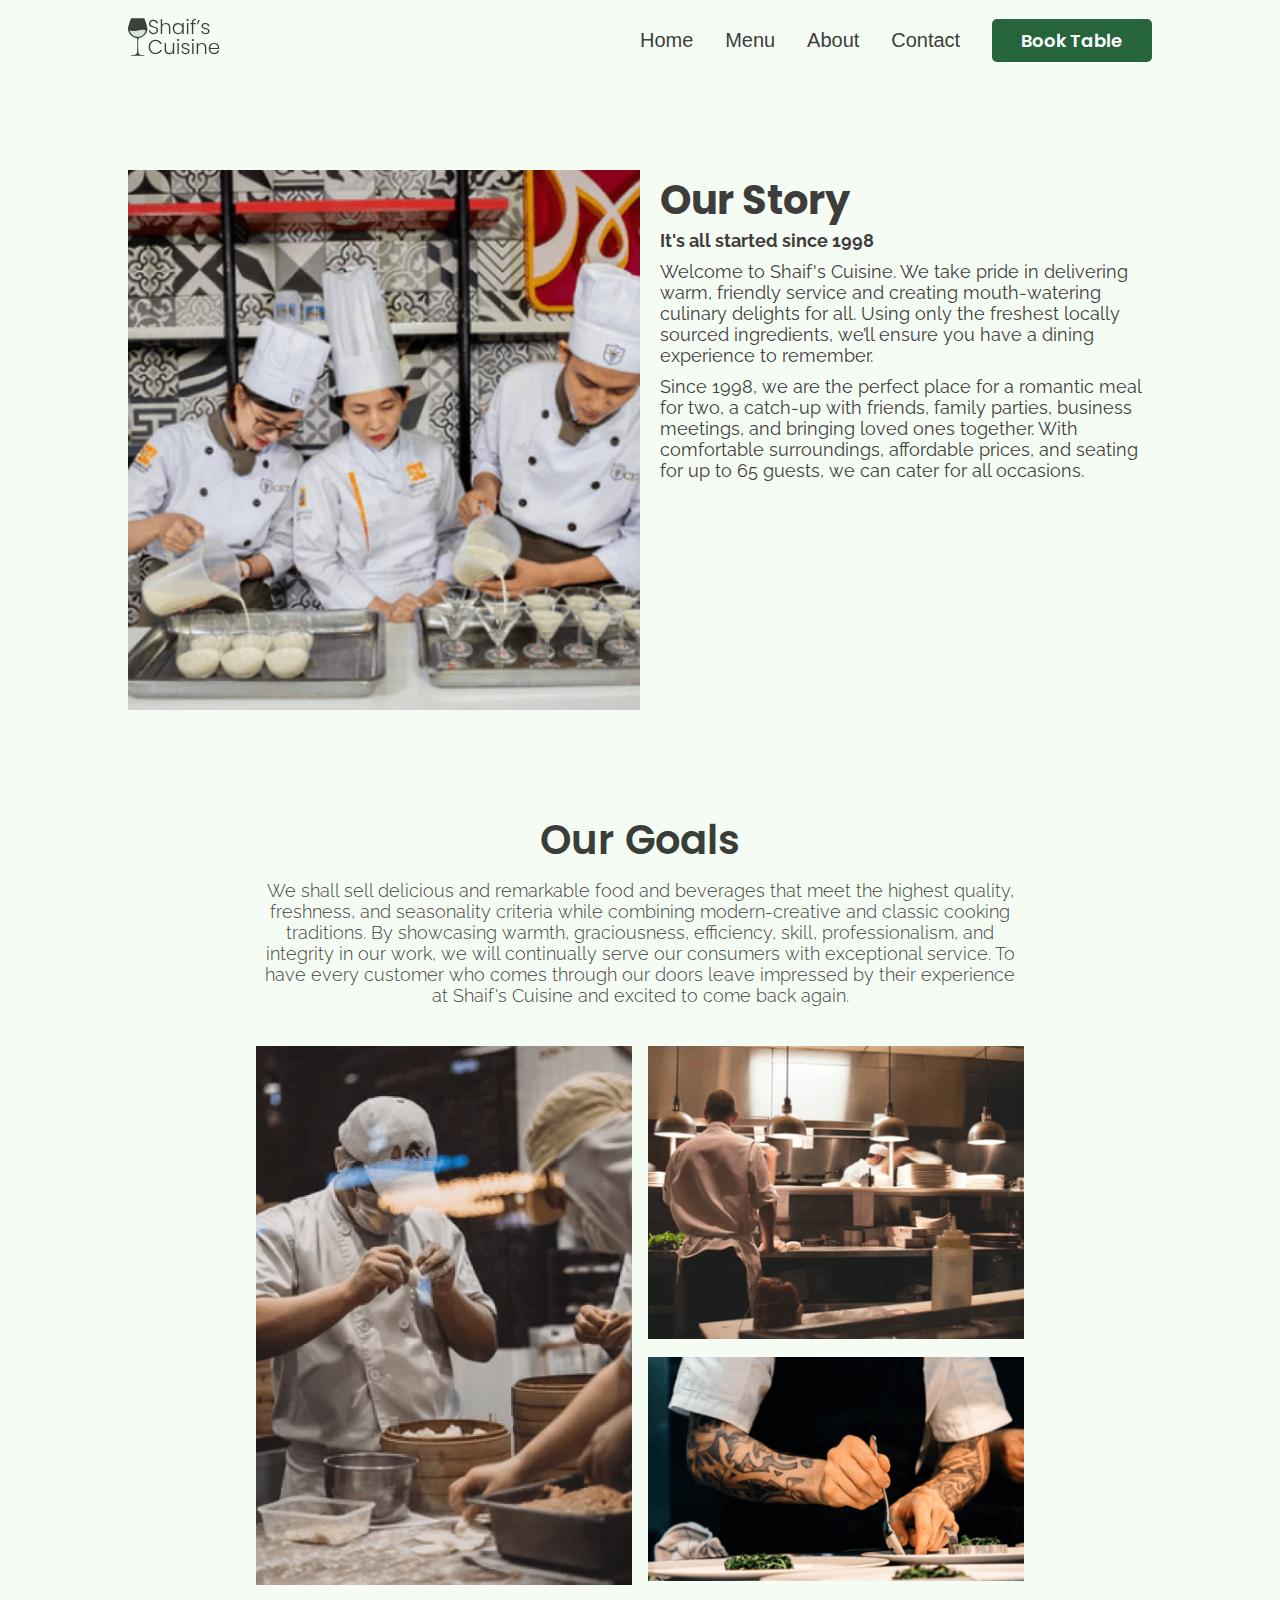
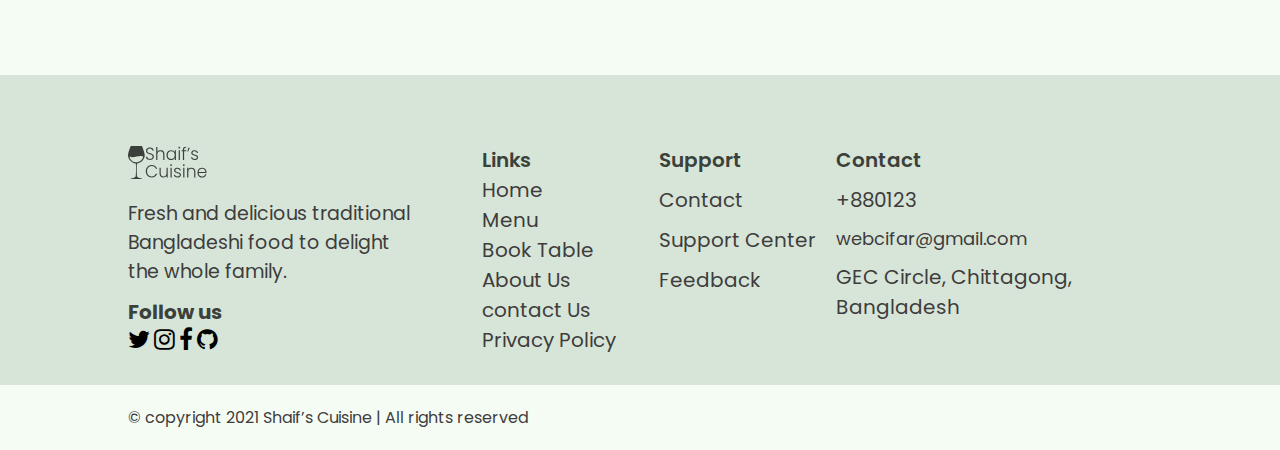
==== about2.html @ c9e95a6a "latest commit" ====
<!DOCTYPE html>
<html lang="en">
<head>
    <meta charset="UTF-8">
    <meta name="viewport" content="width=device-width, initial-scale=1.0">
    <link rel="shortcut icon" href="favicon.ico" type="image/x-icon">
    <title>About | Shaif's Cuisine</title>
    <link rel="stylesheet" href="about.css">
    <link rel="stylesheet" href="styles.css">
    <link rel="stylesheet" href="challenge.css">
    <link rel="icon" sizes="16x16" href="Assets/favicon.ico" type="image/x-icon">
    <link rel="preconnect" href="https://fonts.googleapis.com">
    <link rel="stylesheet" href="https://cdnjs.cloudflare.com/ajax/libs/font-awesome/4.7.0/css/font-awesome.min.css">
<link rel="preconnect" href="https://fonts.gstatic.com" crossorigin>
<link href="https://fonts.googleapis.com/css2?family=Poppins:ital,wght@0,100;0,200;0,300;0,400;0,500;0,600;0,700;0,800;0,900;1,100;1,200;1,300;1,400;1,500;1,600;1,700;1,800;1,900&family=Raleway:ital,wght@0,100..900;1,100..900&family=Roboto:ital,wght@0,100;0,300;0,400;0,500;0,700;0,900;1,100;1,300;1,400;1,500;1,700;1,900&display=swap" rel="stylesheet">
</head>
<body>
    <div class="header-container flex">
        <div class="container flex header-navs">
            <div class="header-logo">
                <div class="logo-container flex">
                   <a href="index.html">
                    <img src="/Assets/logo.svg" alt="">
                   </a>
                </div>
            </div>
            <div class="right-nav flex">
                <a class="nav-color-d" href="index.html">Home</a>
                <a class="nav-color-d" href="menu2.html">Menu</a>
                <a class="nav-color-d" href="about2.html">About</a>
                <a class="nav-color-d" href="contact2.html">Contact</a>
                <a class="nav-color-d book-table" href="book-table2.html">Book Table</a>
                <img class="hamburger-menu" src="/Assets/hamburger-menu.svg" alt="">
            </div>
        </div>
    </div>
    


<!-- Our Story Section -->
<div class="ourStory-section flex">
    <div class="our-story-container flex">
        <div class="milk-pic"></div>
        <div class="our-story-paragraph">
            <div>
                <h1>Our Story</h1>
                <h2>It's all started since 1998</h2>
                <p>Welcome to Shaif's Cuisine. We take pride in delivering warm, friendly service and creating mouth-watering culinary delights for all. Using only the freshest locally sourced ingredients, we’ll ensure you have a dining experience to remember.</p>
                <p>Since 1998, we are the perfect place for a romantic meal for two, a catch-up with friends, family parties, business meetings, and bringing loved ones together. With comfortable surroundings, affordable prices, and seating for up to 65 guests, we can cater for all occasions.</p>
            </div>
        </div>
    </div>
</div>


<!-- Goal Section -->
<div class="goal-section flex">
    <div class="goal-container flex">
        <h1>Our Goals</h1>
        <p>We shall sell delicious and remarkable food and beverages that meet the highest quality, freshness, and seasonality criteria while combining modern-creative and classic cooking traditions. By showcasing warmth, graciousness, efficiency, skill, professionalism, and integrity in our work, we will continually serve our consumers with exceptional service. To have every customer who comes through our doors leave impressed by their experience at Shaif's Cuisine and excited to come back again.</p>
    </div>
</div>


<!-- Chef Graphics Section -->
<div class="chef-graphcs-section">
    <div class="chef-graphcs-section-contaner">
        <div class="chef-graphcs-div1">
            <img src="/Assets/ourGoals_img1.png" alt="">
        </div>
        <div class="chef-graphcs-div2">
            <div class="chef-graphcs-div2-opt1">
            <img src="/Assets/ourGoals_img2.png" alt="">
            </div>
            <div class="chef-graphcs-div2-opt2">
            <img src="/Assets/ourGoals_img3.png" alt="">
            </div>
        </div>
    </div>
</div>



    



















    <footer class="flex">
        <div class="footer-container flex">
            <div class="footer-div1 flex">
                <div class="footer-div1-opt1">
                    <img src="/Assets/logo.svg" alt="">
                </div>
                <div class="footer-div1-opt2">
                    Fresh and delicious traditional Bangladeshi food to delight the whole family.
                </div>
                <div class="footer-div1-opt3">
                    <h1>Follow us</h1>
                    <div class="footer-div1-opt3-icons">
                        <i class="fa fa-twitter" style="font-size:24px"></i>
                        <i class="fa fa-instagram" style="font-size:24px"></i>
                        <i class="fa fa-facebook" style="font-size:24px"></i>
                        <i class="fa fa-github" style="font-size:24px"></i>
                    </div>
                </div>

            </div>
            <div class="footer-div2 flex">
               <p><a class="links-footer" href="">Links</a></p>
               <p><a href="index.html">Home</a></p>
               <p><a href="menu.html">Menu</a></p>
               <p><a href="book-table.html">Book Table</a></p>
               <p><a href="about.html">About Us</a></p>
               <p><a href="contact.html">contact Us</a></p>
               <p><a href="">Privacy Policy</a></p>
            </div>
            <div class="footer-div3 flex">
                <p><a class="support-footer" href="">Support</a></p>
                <p><a href="">Contact</a></p>
                <p><a href="">Support Center</a></p>
                <p><a href="">Feedback</a></p>
            </div>
            <div class="footer-div4 flex">
                <p><a class="contact-footer" href="">Contact</a></p>
                <p><a href="">+880123</a></p>
                <p><a id="webcifar" href="">webcifar@gmail.com</a></p>
                <p><a class="gec" href="">GEC Circle, Chittagong, Bangladesh</a></p>
            </div>
        </div>
    </footer>
    <div class="second-footer flex">
        <div class="second-footer-container copyri flex">
        © copyright 2021 Shaif’s Cuisine | All rights reserved
        </div>
    </div>
</body>
</html>
---- about.css ----
*{
    padding: 0;
    margin: 0;
    box-sizing: border-box;
}
body{
    font-family: Poppins;
    background-color: #F5FCF4;
}

/* general styles */
.flex{
    display: flex;
}
.flex-wrap{
    flex-wrap: wrap;
}
.eighty-perc-width{
    width: 80%;
    border: 2px solid red;
    height: fit-content;
}
.ourStory-section{
    justify-content: center;
    align-items: center;
    margin: 100px 0;
    /* height: fit-content; */
    /* height: 57vh; */
}

.our-story-container{
    justify-content: space-between;
    /* height: fit-content; */
    width: 80%;
    /* height: 100%; */
    flex-wrap: wrap;
}


.our-story-paragraph{
    width: 48%;
    /* border: 1px solid goldenrod; */
}
.our-story-paragraph{
    /* height: fit-content; */
}
.milk-pic{
    background-image: url(/Assets/ourStoryImg.png);
    background-repeat: no-repeat;
    background-position: center;
    background-size: cover;
    height: 60vh;
    width: 50%;
    /* border: 1px solid blue; */
}
.our-story-paragraph p{
    font-family: Raleway;
    margin-top: 10px;
    font-size: 18px;
    color: #3F3C3C;
}
.our-story-paragraph h2{
    font-family: Raleway;
    color: #3F3C3C;
    font-size: 18px;
}
.our-story-paragraph h1{
    font-family: Poppins;
    color: #3F3C3C;
    font-size: 40px;
}


/* Goal Section */
.goal-section{
    justify-content: center;
    /* border: 1px solid red; */
    align-items: center;
    transition: ease-in-out;
    margin: 40px 0px;
}

.goal-container{
    width: 55%;
    font-size: 17px;
    text-align: center;
    font-weight: 300;
    flex-flow: column;
    /* gap: -20px; */
}
.goal-container h1{
    font-weight: 600;
    font-size: 40px;
    color: #393F38;
    font-family: Poppins;
    /* border: 1px solid green; */
    padding-bottom: -20px;
}
.goal-container p{
    margin-top: 10px;
    font-family: Raleway;
    margin-top: 10px;
    font-size: 18px;
    color: #3F3C3C;
    /* border: 1px solid blue; */
}

.chef-graphics-section{
    /* border: 1px solid red; */
    justify-content: center;
    align-items: center;
    height: 80vh;
}
.chef-graphics-section-container{
    /* border: 1px solid blue; */
    width: 55%;
    /* height: 100%; */
    justify-content: space-between;
    gap: 15px;
    height: fit-content;
}
.chef-graphics-div1,
.chef-graphics-div2{
    /* border: 1px solid green; */
    width: 50%;
    flex-direction: column;
    gap: 10px;

    /* justify-content: space-between; */
}
.chef-graphics-div1{
    /* background-image: url(/Assets/ourGoals_img1.png);
    background-position: center;
    background-repeat: no-repeat;
    background-size: cover; */
}
.chef-graphics-div1 img{
    /* width: 100%;
    height: 100%; */
}
.chef-graphics-div2-opt1,
.chef-graphics-div2-opt2{
    height: 47.3%;
    /* border: 1px solid yellow; */
}
.chef-graphics-div2-opt1{
    /* background-image: url(/Assets/ourGoals_img2.png);
    background-position: center;
    background-repeat: no-repeat;
    background-size: cover; */
}
.chef-graphics-div2-opt1 img{
    width: 100%;
    height: 100%;
}
.chef-graphics-div2-opt2{
    /* background-image: url(/Assets/ourGoals_img3.png);
    background-position: center;
    background-repeat: no-repeat;
    background-size: cover; */
}
.chef-graphics-div2-opt2 img{
    width: 100%;
    height: 100%;
}

.chef-graphcs-section-contaner{
    width: 60%;
    /* border: 0.07rem solid red; */
    display: flex;
    justify-content: space-between;
    margin: auto;
    gap: 1rem;
}
.chef-graphcs-div2{
    /* border: 0.07rem solid red; */
    display: flex;
    flex-flow: column;
    justify-content: space-between;
    width: 49%;

}
.chef-graphcs-div1{
    /* border: 0.07rem solid green; */
    width: 49%;
}
.chef-graphcs-div1 img{
    width: 100%;
    height: 100%;
}

.chef-graphcs-div2 img{
    height: 98%;
    width: 100%;
}
.copyri{
    width: 80% !important;
}
































@media(max-width:1200px){
    .our-story-container{
        width: 90%;
    }
    .milk-pic{
        width: 45%;
    }
    .our-story-paragraph{
        width: 54%;
    }
}
@media(max-width:767px){
    .milk-pic{
        width: 100%;
        order: 1;
    }
    .our-story-paragraph{
        width: 100%;
        order: 3;
        margin-top: 15px;
    }
    .our-story-paragraph h1{
        font-size: 20px;
    }
    .our-story-paragraph h2{
        font-size: 13px;
    }
    .our-story-paragraph p{
        font-size: 14px;
    }
    .goal-container{
        text-align: left;
    }
    .goal-container h1{
        font-size: 25px;
    }
    .goal-container p{
        font-size: 14px;
    }
}
@media(max-width:1370px){
    .goal-container,
    .chef-graphics-section-container{
        width: 55%;
    }
}
@media(max-width:1300px){
    .goal-container,
    .chef-graphics-section-container{
        width: 60%;
    }
}
@media(max-width:1200px){
    .goal-container,
    .chef-graphics-section-container{
        width: 65%;
    }
}
@media(max-width:1100px){
    .goal-container,
    .chef-graphics-section-container{
        width: 70%;
    }
}
@media(max-width:1000px){
    .goal-container,
    .chef-graphics-section-container{
        width: 75%;
    }
}
@media(max-width:900px){
    .goal-container,
    .chef-graphics-section-container{
        width: 85%;
    }
}
@media(max-width:800px){
    .goal-container,
    .chef-graphics-section-container{
        width: 90%;
    }
}
@media(max-width:575px){
    .chef-graphics-section{
        height: 60vh;
    }
}
@media(max-width:400px){
    .chef-graphics-section{
        height: 40vh;
    }
}
@media(max-width:280px){
    .chef-graphics-section{
        height: 30vh;
    }
}





































.explore-div{
    justify-content: center;
    align-items: center;
}
.explore-div-container{
    flex-flow: column;
    font-family: Poppins;
    gap: 20px;
}
.explore-div-container h1{
    color: #393F38;
}
.explore-div-container h2{
    color: #3F3C3C;
    font-weight: 500;
}
.menu-hero-meal{
    justify-content: center;
    align-items: center;
    /* height: 35vh; */
    height: fit-content;
    margin-top: 20px;
}
.menu-hero-meal-container{
    gap: 20px;
    /* height: 100%; */
    justify-content: space-between;
    font-family: Poppins;
}
.menu-hero-meal-content1,
.menu-hero-meal-content2{
    width: 48%;
    /* border: 2px solid blue; */
    /* height: 100%; */
    height: fit-content; 
    border-radius: 10px;
    background-color: #D6E5D8;
    gap: 15px;
    padding: 20px;
}
.menu-hero-meal-content2{
    height: 260px;
}
.menu-hero-meal-content1-opt-1{
    width: 55%;
    /* height: 90%; */
    /* border: 2px solid yellow; */
    border-radius: 10px;
}

.menu-hero-meal-content1-opt-1 img{
    width: 100%;
    border-radius: 10px;   
}
.menu-hero-meal-content1-opt-2{
    width: 44%;
    height: 90%;
    /* height: fit-content; */
    /* border: 2px solid red; */
    flex-direction: column;
    gap: 15px;
}
.menu-hero-meal-content1-opt-2 h1{
    font-size: 30px;
    font-weight: 600;
    color: #3B413A;
}
.menu-hero-meal-content1-opt-2 h2{
    font-size: 20px;
    color: #26643B ;
}
.menu-hero-meal-content1-opt-2 img{
    width: 40%;
}


.menu-hero-meal-content2-opt-1{
    width: 55%;
    /* height: 90%; */
    /* border: 2px solid yellow; */
    border-radius: 10px;
}

.menu-hero-meal-content2-opt-1 img{
    width: 100%;
    border-radius: 10px;   
}
.menu-hero-meal-content2-opt-2{
    width: 44%;
    height: 90%;
    /* height: fit-content; */
    /* border: 2px solid red; */
    flex-direction: column;
    gap: 15px;
}
.menu-hero-meal-content2-opt-2 h1{
    font-size: 30px;
    font-weight: 600;
    color: #3B413A;
}
.menu-hero-meal-content2-opt-2 h2{
    font-size: 20px;
    color: #26643B ;
}
.menu-hero-meal-content2-opt-2 img{
    width: 40%;
}






























.header-container{
    margin-top: 10px;
    /* border: 2px solid green; */
    justify-content: center;
    align-items: center;
}
.container{
    /* border: 2px solid red; */
    width: 80%;
}
.header-logo{
    width: 60%;
    /* border: 2px solid green; */
    font-family: Poppins;
}
.logo-container{
    width: 20%;
    /* border: 2px solid yellow; */
    height: 60px;
    align-items: center;
}
.right-nav{
    width: 40%;
    /* border: 2px solid yellow; */
    justify-content: space-between;
    font-family:'Segoe UI', Tahoma, Geneva, Verdana, sans-serif;
    font-size: 20px;
    font-weight: 500;
    align-items: center;
}
 .nav-color-d{
    text-decoration: none;
    color: #3E3C3C;
}

.header-navs{
    justify-content: space-between;
    align-items: center;
}
.book-table{
    width: 160px;
    font-family: Poppins;
    font-size: 23px;
    font-weight: 600;
    border-radius: 5px;
    padding: 8px 0;
    background-color: #26643B;
    text-align: center;
    color: white;
    text-decoration: none;
}
.hamburger-menu{
    display: none;
}
.hero-section{
    justify-content: center;
    /* align-items: center; */
    height: fit-content;
    /* border: 2px solid red; */
    margin: 80px 0;
}
.width-controller{
    width: 78%;
}
.explore-btn{
    width: 190px;
    height: 45px;
    font-family: Poppins;
    font-size: 21px;
    font-weight: 600;
    border-radius: 5px;
    border: none;
    padding: 7px 0;
    background-color: #26643B;
    text-align: center;
    color: #E8E8E8;
}
.flavor-paragraph{
    /* border: 2px solid green; */
    width: 35%;
    flex-direction: column;
}
.food-menu{
    /* border: 2px solid blue; */
    width: 55%;
}
.hero-wrapper{
    justify-content: space-between;
    align-items: center;
    /* border: 2px solid black; */
}
.explore-menu{
    align-items: center;
    gap: 25px;
}
.explore-menu p{
    font-weight: 600;
    font-size: 19px;
    color: #26643B;
}
.food-menu img{
    width: 100%;
}
.flav h1{
    color: #3B413A;
    font-size: 40px;
    width: 70%;
}
.flav p{
    color: #3F3C3C;
    margin: 20px 0;
    font-size: 20px;
    width: 80%;
}

.operational-section{
    /* border: 2px solid purple; */
    height: fit-content;
    justify-content: center;
    align-items: center;
    margin: 90px 0;
}
.operational-details{
    /* border: 2px solid blue; */
    width: 48%;
    /* height: fit-content; */
    justify-content: space-between;
    align-items: center;
    flex-wrap: wrap;
}
.operational-details1{
    /* border: 2px solid black; */
    width: 31.7%;
    background-color: #D6E5D8;
    height: 190px;
    /* border: none; */
    border-radius: 5px;
    flex-direction: column;
    justify-content: center;
    align-items: center;
    gap: 5px;
    border-radius: 15px;
}

.operational-details1 img{
    width: 22%;
    margin-bottom: 10px;
}
.operational-details1 h1{
    font-family: poppins;
    font-weight: 500;
    font-size: 18px;
    color: #3B413A;
    text-align: center;
}
.operational-details1 p{
    font-family: raleway;
    color: #3F3C3C;
}

.special-section{
/* border: 2px solid red; */
height: fit-content;
justify-content: center;
align-items: center;
margin-top: 150px;
}
.special-container{
    width: 67%;
    justify-content: space-between;
    gap: 30px;
    height: fit-content;
}
.special-content1{
    width: 30%;
    /* border: 1px solid blue; */
}
.special-content3{
    width: 30%;
    /* border: 1px solid blue; */
}
.special-content1,
.special-content2{
    background-color: #D6E5D8;
    border-radius: 10px;
}
.special-content1{
    flex-direction: column;
    /* justify-content: center; */
    align-items: center;
    height: 115vh;
}
.special-content1 h1{
    width: 85%;
    font-size: 25.5px;
    font-weight: 600;
    font-family: Poppins;
    color: #3B413A;
}
.special-content3 h1{
    width: 85%;
    font-size: 30px;
    font-weight: 600;
    font-family: Poppins;
    color: #3B413A; 
}
.special-content1 p{
    justify-content: flex-start;
    width: 85%;
    font-weight: 600;
    font-size: 20px;
    color: #26643B;
}
.star-rating{
    width: 3%;
}
.special-content1 h2{
    width: 85%;
    font-size: 15px;
    font-weight: 300;
    font-family: Poppins;
    color: #3F3C3C;
    font-size: 23px;
    line-height: 27px;
}
.potato-text{
    font-size: 70px;
}
.special-content3 p{
    width: 100%;
    font-weight: 200;
    font-family: Poppins;
    color: #3F3C3C;
    font-size: 18px;
}
.special-content1 img{
    width: 85%;
    border-radius: 15px;
    text-align: center;
    top: -130px;
}
.special-content1{
    position: relative;
}
.special-content1 h1{
    top: 20px;
}

.special-content1 p{
    top: 50px;
}
.special-content1 h2{
    top: 80px;
}

.star-rating{
    margin-top: 200px;
}
.special-content1 h1,
.special-content1 p,
.star-rating,
.special-content1 h2{
margin-top: 100px;
}

.special-content1 img,
.special-content1 h1,
.special-content1 p,
.star-rating,
.special-content1 h2{
    position: absolute;
}
.special-content3 button{
    background-color: #26643B;
    color: white;
    width: 53%;
    font-size: 22px;
    font-family: Poppins;
    padding: 5px 10px;
    text-align: center;
    border-radius: 5px;
    /* border: none; */
    margin-top: 15px;
}


.top-section{
    /* border: 2px solid blue; */
    margin-top: 150px;
    height: fit-content;
    justify-content: center;
    align-items: center;
}
.top-section-container{
    width: 80%;
    /* border: 2px solid peru; */
    height: fit-content;
}
.top-section-container h1{
    color: #3B413A;
    font-weight: 500;
    font-size: 25px;
}
.three-dishes-content{
    margin-top: 10px;
    /* border: 2px solid black; */
    height: fit-content;
    /* justify-content: space-between; */
    align-items: center;
    gap: 20px;
}
.three-dish1,
.three-dish2,
.three-dish3{
    width: 32%;
    /* border: 2px solid red; */
    background-color: #D6E5D8;
    padding: 15px;
    border-radius: 10px;
}
.three-dish3,
.three-dish1{
    height: 140px !important;
}
.three-dish1{
    align-items: center;
    gap: 10px;
    height: 100%;
}
.food-1{
    border-radius: 8px;
    width: 40%;
}
.vegan-div h1{
    font-size: 25px;
    width: 90%;
    color: #3B413A;
    font-family: Poppins;
}

.vegan-div p{
    font-size: 20px;
    color: #26643B;
    font-family: Poppins;
    font-weight: 600;
}
.hot-bowl{
    width: 100% !important;
    height: fit-content;
}

.discount-section{
    margin-top: 120px;
    /* border: 2px solid blue; */
    justify-content: center;
    align-content: center;
}
.discount-container{
    /* border: 2px solid yellow; */
    width: 80%;
    justify-content: space-between;
    gap: 20px;
    align-items: center;
    border-radius: 10px;
    background-color: #D6E5D8;
    height: 50vh;
}
.discount-container div{
    padding: 15px;
}

.discount1,
.discount2,
.discount3{
    width: 20%;
    /* border: 2px solid black; */
}
.discount1{
    height: 90%;
    background-image: url(/Assets/food-5.png);
    background-position: center;
    background-size: cover;
    background-repeat: no-repeat;
}
.discount2{
    height: 90%;
    background-image: url(/Assets/food-4.png);
    background-position: center;
    background-size: cover;
    background-repeat: no-repeat;
}
.discount3{
    height: 90%;
    background-image: url(/Assets/food-3.png);
    background-position: center;
    background-size: cover;
    background-repeat: no-repeat;
}
.discount1,
.discount2,
.discount3{
    border-radius: 10px;
}

.discount3 img{
    width: 100%;
    height: 270px;
}

.discount4{
    width: 38%;
    /* border: 2px solid red; */
    flex-direction: column;
    gap: 5px;
    font-family: Poppins;
}
.amount-slash{
    gap: 7px;
    font-family: Poppins;
}
.forty-five-dollar{
    text-decoration: line-through;
    color: black !important;
}
.thirty-five-dollar{
    color: #26643B;
}
.discount4 h1{
    font-size: 40px;
    font-weight: 700;
    color: #3B413A;
}
.discount4 p{
    font-size: 25px;
    font-family: Poppins;
    font-weight: 600;
    color: #26643B;
}
.discount4 img{
    width: 27%;
}
.discount4 button{
    color: white;
    background-color: #26643B;
    width: 30%;
    height: 40px;
    font-size: 18px;
    border: none;
    border-radius: 5px;
}

.graphics-section{
    margin-top: 150px;
    /* border: 2px solid orange; */
    height: fit-content;
    justify-content: center;
    align-items: center;
}
.graphics-container{
    /* border: 2px solid black; */
    width: 80%;
    justify-content: space-between;
}
.graphics1,
.graphics2{
    /* border: 2px solid red; */
    height: 80vh;
}
.graphics1{
    width: 65%;
    background-image: url(/Assets/eventsMedia1.png);
    background-position: center;
    background-repeat: no-repeat;
    background-size: cover;
    justify-content: center;
    align-items: center;
}
.graphics1 img{
    width: 13.5%;
}
.graphics2{
    width: 33%;
    background-image: url(/Assets/eventsMedia2.png);
    background-position: center;
    background-repeat: no-repeat;
    background-size: cover;
}

.cooperate-section{
    justify-content: center;
    align-items: center;
    /* border: 2px solid blue; */
    margin-top: 90px;
}
.cooperate-container{
    /* border: 2px solid red; */
    width: 80%;
    gap: 100px;
}

.cooperate1-container{
    width: 43%;
    /* border: 2px solid black; */
    height: fit-content;
    flex-direction: column;
    gap: 10px;
}
.cooperate1{
    width: 100%;
    /* border: 2px solid black; */
    height: fit-content;
    border-radius: 10px;
    gap: 20px;
    justify-content: center;
    background-color: #D6E5D8;
}
.cooperate2-container{
    width: 49%;
    /* border: 2px solid black; */
    height: fit-content;
}
.cooperate1 img{
    width: 40%;
    height: 90%;
    border-radius: 10px;
    margin: 10px 0;
}
.cooperate1 h1{
    color: #393F38;
    font-family: Poppins;
    font-weight: 400;
    font-size: 35px;
}
.cooperate1 p{
    margin-top: 10px;
    color: #3F3C3C;
    font-family: Poppins;
    font-size: 19px;
}
.cooperate1 div{
    width: 50%;
    margin-top: 10px;
}
.cooperate2{
    font-family: Poppins;
}
.cooperate2 h1{
    font-weight: 400;
    font-size: 40px;
    color: #393F38;
}
.cooperate2 p{
    margin: 10px 0;
    color: #3F3C3C;
    font-family: Poppins;
    font-size: 22px;
}
.cooperate2 button{
    color: white;
    background-color: #26643B;
    width: 28%;
    height: 45px;
    font-size: 20px;
    font-weight: 500;
    border-radius: 5px;
}

.why-section{
    /* border: 2px solid red; */
    margin-top: 150px;
    height: fit-content;
    justify-content: center;
    align-items: center;
}
.why-container{
    width: 65%;
    /* border: 2px solid green; */
    height: fit-content;
    font-family: Poppins;
    justify-content: space-between;
    gap: 20px;
}

.why-desc{
    width: 53%;
    /* border: 2px solid black; */
}
.why-desc h1{
    color: #3F3C3C;
    font-family: Poppins;
    font-weight: 500;
}
.why-desc p{
    font-family: Raleway;
    color: #3E3C3C;
    font-size: 16px;
    width: 97%;
}
.why-options{
    width: 45%;
    /* border: 2px solid pink; */
    justify-content: space-between;
    height: 45vh;
}
.why-options-row1{
    width: 48%;
    /* border: 2px solid red; */
    flex-direction: column;
    gap: 10px;
}
.why-options-row2{
    width: 48%;
    /* border: 2px solid blue; */
    flex-direction: column;
    gap: 10px;
}
.why-options-row1-1,
.why-options-row1-2,
.why-options-row2-1,
.why-options-row2-2{
    width: 100%;
    /* border: 2px solid yellow; */
    height: 49%;
    border-radius: 10px;
    background-color: #D6E5D8;
    flex-direction: column;
    justify-content: center;
    align-items: center;
    gap: 10px;
}
.why-options-row1-1 p{
    color: #3F3C3C;
}
.what-section{
    margin-top: 150px;
    justify-content: center;
    align-items: center;
}
.review-section{
    margin-top: 20px;
    /* border: 2px solid red; */
    height: fit-content;
    justify-content: center;
    align-items: center;
}
.review-container{
    /* border: 2px solid blue; */
    height: 100%;
    flex-direction: column;
    justify-content: space-between;
    align-items: center;
    width: 70%;
    gap: 15px;
}
.review-row1{
    /* border: 2px solid red; */
    height: 45%;
    width: 100%;
    justify-content: space-between;
}
.review-row2{
    /* border: 2px solid red; */
    height: 53%;
    width: 100%;
    justify-content: space-between;
}
.review-row1-1,
.review-row1-2{
    width: 49%;
    /* border: 2px solid green; */
    align-items: center;
    gap: 15px;
    height: 100%;
    border-radius: 10px;
    background-color: #D6E5D8;
    padding: 15px 20px;
}
.review-row1-1-img img,
.review-row1-2-img img{
    width: 200px;
    height: 100%;
    border-radius: 10px;
}
.review-row2-1-img img,
.review-row2-2-img img{
    width: 200px;
    height: 100%;
    border-radius: 10px;
}

.review-row1-1-desc,
.review-row1-2-desc,
.review-row2-1-desc,
.review-row2-2-desc{
    height: fit-content;
    flex-direction: column;
    justify-content: space-between;
    gap: 20px;
}
.review-row1-1-desc img,
.review-row1-2-desc img,
.review-row2-1-desc img,
.review-row2-2-desc img{
    width: 50%;
}
.review-row1-1-desc h1,
.review-row1-2-desc h1,
.review-row2-1-desc h1,
.review-row2-2-desc h1{
    color: #3F3C3C;
}





.review-row2-1,
.review-row2-2{
    width: 49%;
    /* border: 2px solid blue; */
    align-items: center;
    gap: 15px;
    height: 100%;
    border-radius: 10px;
    background-color: #D6E5D8;
    padding: 15px 20px;
}

.newsletter-section{
    /* border: 2px solid red; */
    height: fit-content;
    margin-top: 150px;
    justify-content: center;
    align-items: center;
}
.newsletter-container{
    /* border: 2px solid black; */
    height: 200px;
    width: 90%;
    justify-content: space-between;
    background-color: #9FDB94;
    align-items: center;
    font-family: Poppins;
    border-radius: 10px;
}

.newsletter-desc,
.newsletter-textarea{
    /* border: 2px solid blue; */
    width: 49%;
    height: 100%;
    justify-content: center;
}
.newsletter-desc{
    flex-flow: column;
    padding-left: 40px;
    gap: 10px;
}
.newsletter-textarea{
    align-items: center;

}
.newsletter-desc h1{
    font-family: Poppins;
    font-size: 40px;
    color: #393F38;
}
.newsletter-desc p{
    font-family: Poppins;
    font-size: 20px;
    color: #3F3C3C;
    width: 70%;
}

.newsletter-textarea input{
    height: 60px;
    border: none;
    width: 300px;
    border-top-left-radius: 10px;
    border-bottom-left-radius: 10px;
    font-size: 20px;
    padding-left: 15px;
}
.newsletter-textarea button{
    height: 60px;
    border: none;
    width: 100px;
    border-top-right-radius: 10px;
    border-bottom-right-radius: 10px;
    color: white;
    background-color: #26643B;
    font-family: Poppins;
    font-size: 18px;
}

footer{
    height: 55vh;
    height: fit-content;
    /* border: 2px solid red; */
    margin-top: 90px;
    background-color: #D6E5D8;
    align-items: center;
    justify-content: center;
}
.footer-container{
    height: 40vh;
    height: fit-content;
    /* border: 2px solid black; */
    width: 80%;
    margin-top: 70px;
    font-family: Poppins;
    margin-bottom: 30px;
}
.footer-div1{
    width: 40%;
    /* border: 2px solid blue; */
    /* height: 100%; */
    flex-flow: column;
    justify-content: space-between;
    gap: 10px;
}
.footer-div1-opt1 img{
    width: 30%;
}

.footer-div2{
    width: 20%;
    /* border: 2px solid purple; */
}

.footer-div3{
    width: 20%;
    /* border: 2px solid yellow; */
}

.footer-div4{
    width: 20%;
    /* border: 2px solid green; */
}
.footer-div1-opt2{
    color: #3E3C3C;
    font-size: 22px;
    width: 80%;
}
.footer-div1-opt3 h1{
    font-size: 22px;
    color: #3B413A;
}
.footer-div1-opt3-icons img{
    /* border: 2px solid red; */
    width: 10%;
    color: white;
    background-color: rgb(173, 164, 164);
    border-radius: 5px;
    border: none;
}
.footer-div2{
    flex-flow: column;
    justify-content: space-between;
}
.footer-div2 a{
   text-decoration: none;
   color: #3F3C3C;
   font-size: 25px;
}
.links-footer{
    color: #3B413A !important;
    font-size: 30px !important;
    font-weight: 600;
}
.footer-div3{
    flex-flow: column;
    gap: 10px;
}
.footer-div3 a{
    text-decoration: none;
    color: #3F3C3C;
    font-size: 27px;
 }
 .support-footer{
    color: #3B413A !important;
    font-size: 30px !important;
    font-weight: 600;
}
.footer-div4{
    flex-flow: column;
    gap: 10px;
    width: fit-content;
}
.footer-div4 a{
    text-decoration: none;
    color: #3F3C3C;
    font-size: 27px;
 }
.contact-footer{
    color: #3B413A !important;
    font-size: 30px !important;
    font-weight: 600;
}
.gec{
    font-weight: 400;
}
.second-footer{
    align-items: center;
    justify-content: center;
    height: fit-content;
}
.second-footer-container{
    width: 80%;
    height: fit-content;
    align-items: center;
    font-size: 23px;
    font-family: Poppins;
    color: #3F3C3C;
    margin: 20px 0px;
}



























/* .review-section{
    border: 2px solid red;
    margin-top: 150px;
    justify-content: center;
    align-items: center;
    height: 100vh;
}
.review-container{
    width: 65%;
    border: 2px solid blue;
    height: fit-content;
}
.review-container h1{
    text-align: center;
    font-weight: 400;
    font-family: Poppins;
    color: #3F3C3C;
}
.review-div{
    border: 2px solid black;
    margin-top: 30px;
    height: fit-content;
    justify-content: space-between;
    gap: 10px;
    padding: 20px;
}

.review-div-row1,
.review-div-row2{
    width: 49%;
    border: 2px solid blue;
    flex-direction: column;
    gap: 10px;
    justify-content: space-between;
}
.review-div-row1-1,
.review-div-row1-2,
.review-div-row2-1,
.review-div-row2-2{
    border: 2px solid greenyellow;
    width: fit-content;
    height: 30vh;
    gap: 10px;
    background-color: #D6E5D8;
    border-radius: 10px;
    align-items: center;
}
.a-warm{
    font-size: 14px;
}
.a-warm-p{
    font-size: 13.5px;
}
.review-div-row1-1-desc,
.review-div-row1-2-desc,
.review-div-row2-1-desc,
.review-div-row2-2-desc{
    display: flex;
    flex-direction: column;
    gap: 5px;
    height: fit-content;
}

.review-div-row1-1-desc img{
    width: 30%;
}
.review-div-row1-2-desc img{
    width: 30%;
}

.review-div-row2-1-desc img{
    width: 30%;
}
.review-div-row2-2-desc img{
    width: 30%;
} */





















/* Extra Small Devices(col-1...) */
@media(max-width:767px){
.hamburger-menu{
    display: block;
    width: 100%;
}
.nav-color-d{display: none;}
/* .header-navs{
    justify-content: space-between;
} */
.logo-container{
    width: 0;
}
.container{
    width: 90%;
    margin: auto;
}
.right-nav{width: 20px;}
.hero-wrapper{
    flex-direction: column;
    gap: 50px;
    height: fit-content;
}
.hero-section{
    margin: 30px 0;
}
.flavor-paragraph{
    order: 3;
    width: 90%;
    justify-content: center;
    align-items: center;
}
.food-menu{
    width: 90%;
}
.flav{
    display: flex;
    flex-direction: column;
    align-items: center;
    justify-content: center;
    text-align: center;
}
.flav h1{
    font-size: 20px;
    width: 90%;
}
.flav p{
    font-size: 15px;
    width: 90%;
}
.explore-btn{
    width: 120px;
    padding: 0 2px;
    height: 34px;
    font-size: 15px;
    text-align: center;
    }
.explore-menu p{
    font-size: 13px;
}
.explore-menu{
    gap: 10px;
    flex-wrap: wrap;
    justify-content: center;
    align-items: center;
}

.operational-details{
    width: 80%;
    gap: 10px;
    justify-content: center;
    align-items: center;
    transition: ease-in-out;
}
.operational-details1{
    width: 48%;
}
.newsletter-container{
    flex-flow: column;
    width: fit-content;
    height: fit-content !important;
}
.newsletter-desc{
    padding-left: 0px;
}
.newsletter-desc,
.newsletter-textarea{
    width: 100%;
    padding: none;
    width: fit-content;
    height: 20% !important;
    margin-bottom: 12px;
}
.newsletter-desc h1{
    font-size: 20px;
}
.newsletter-desc p{
    font-size: 15px !important;
}
.newsletter-textarea input{
    font-size: 15px;
}
.newsletter-textarea button{
    font-size: 15px;
}
/* .newsletter-section{
    width: fit-content;
} */
.newsletter-textarea input{
    width: 310px !important;
    padding-left: 0px;
}
.newsletter-textarea button{
    width: 140px;
}
}

@media(max-width:430px){
    .newsletter-textarea input{
        width: 250px !important;
    }
    .newsletter-textarea button{
        width: 150px !important;
    }
}
@media(max-width:350px){
    .newsletter-textarea input{
        width: 200px !important;
    }
    .newsletter-textarea button{
        width: 100px !important;
    }
    @media(max-width:285px){
        .newsletter-textarea input{
            width: 150px !important;
        }
        .newsletter-textarea button{
            width: 100px !important;
        }
    }
}





@media(max-width:400px){
    .operational-details1{
        width: 90%;
    }
    .operational-details1 h1{
        font-size: 15px;
    }
    .operational-details1 p{
        font-size: 13px;
    }
    .graphics1 img{
        width: 50%;
    }
}

@media(min-width:768px){
    .header-logo{
        width: 30%;
    }
    .right-nav{
        width: 70%;
    }
    .food-menu{
        width: 49%;
    }
    .flavor-paragraph{
        width: 49%;
    }
}
@media(min-width:575px){
   .special-content1 img{
    margin-top: 50px;
   }
   .special-content1 h1{
    margin-top: 40px;
   }
}
@media(max-width:740px){
    .special-content1 h2{
        font-size: 20px;
    }
}

@media(min-width:575px) and (max-width:620px){
    .special-content1{
        width: 50%;
        /* height: 100vh; */
    }
    .special-container{
        width: 80%;
    }
}
@media(max-width:680px){
    .special-content1 h1{
        margin-top: 70px;
    }
}
@media(min-width:575px){
    .special-content1{
        height: 150vh;
    }
}
@media(min-width:390px){
    .special-content1{
        height: 175vh;
    }
    .special-container{
        margin-top: 10px;
    }
}
@media(min-width:390px){
    .special-content1{
        margin-top: 40px;
        height: 190vh;
    }
}
@media(min-width:390px){
    .special-content3{
        margin-top: 60px;
    }
}


@media(max-width:575px){
    .special-section{
        margin-top: 100px;
    }
    .special-content1{
        height: 70vh;
        margin-top: 250px;
    }
    .special-content1 img{
        margin-top: -80px;
    }
    .special-content1 h1{
        margin-top: 120px;
    }
    .newsletter-section{
        margin-top: 100PX;
    }
    .newsletter-container{
        width: 90%;
    }
    .newsletter-textarea{
        width: 100%;
    }
    .newsletter-desc{
        width: 100% !important;
        padding-left: 0px;
    }
}
@media(max-width:573px){
    .special-content1 h1{
        margin-top: 70px;
    }
    .special-section{
        margin-top: 10px;
    }
}
@media(max-width:480px){
    .special-content1 img{
        margin: -30px;
    }
}

@media(max-width:383px){
    .special-content1 img{
        margin: 10px;
    }
}
@media(max-width:340px){
    .special-content1 img{
        margin: 5px;
    }
    .special-content1{
        margin-bottom: 40px;
    }
}
@media(max-width:389px){
    .special-content1{
        height: 90vh;
    }
    .special-content3{
        margin-top: 30px;
    }
}

@media(max-width:300px){
    .special-content1 img{
        margin-top: 60px;
    }
    .special-content1 h1{
        margin: 50px;
    }
}
@media(max-width:222px){
    .special-content1 h1{
        margin-top: 50px;
    }
}













@media(min-width:680px){
    .special-content1 h1{
        margin-top: 70px;
       }
}
@media(min-width:715px) and (max-width:790px){
    .special-content1 img{
        margin-top: 30px;
       }
}

@media(min-width:790px){
    .special-content1 img{
        margin-top: 20px;
       }
}

@media(min-width:1050px){
    .special-content1 img{
        margin-top: -20px;
       }
}
@media(min-width:1420px){
    .special-content1 img{
        margin-top: -30px;
       }
}





@media(min-width:880px){
    .special-content1 h1{
        margin-top: 85px;
       }
}

@media(min-width:938px){
    .special-content1 h1{
        margin-top: 78px;
       }
}






@media(max-width:575px){
    .special-content1{
        width: 100%;
        border: 2px solid red;
    }
    .special-container{
        width: 85%;
    }
    .graphics1 img{
        width: 17%;
    }
}



@media(max-width:992px){
    .special-container{
        flex-wrap: wrap;
    }
    .special-content1{
        width: 45%;
    }
    .special-content3{
        width: 100%;
    }
    .newsletter-desc p{
        font-family: Poppins;
        width: 100%;
        font-size: 22px;
    }
    .newsletter-textarea input{
        width: 200px;
    }
    .newsletter-textarea,
    .newsletter-desc{
        height: 250px;
    }
    .newsletter-container{
        height: fit-content;
    }
    }
   

    
    @media(min-width:950px) and (max-width:1200px){
        .special-content3 button{
            width: 70%;
        }
        .flavor-paragraph{
            width: 50%;
        }
        .flav,.flav p{
            width: 100%;
        }
        .food-menu{
            width: 45%;
        }
        .footer-div1-opt1 img{
            width: 50%;
        }
    }




@media(max-width:960px){
    .footer-container{
        flex-flow: column;
        gap: 40px;
    }
    .footer-div1,
    .footer-div2,
    .footer-div3,
    .footer-div4{
        width: 100%;
    }
    .footer-div1-opt1{
        width: 30%;
    }
    .footer-div1-opt3-icons img{
        width: 5%;
    }
    .second-footer-container{
        justify-content: center;
        text-align: center;
    }

}
@media(max-width:900px){
    .footer-div1-opt1{
        width: 50%;
    }
}


@media(min-width:992px){
    .header-logo{
        width: 50%;
    }
    .special-content1{
        height: 155vh;
    }
    .right-nav{
        width: 50%;
        gap: 15px;
    }
    .book-table{
        font-size: 18px;
    }
    .special-content1 img{
        top: -80px;
    }
}

/* @media(min-width:1000px) and (max-width:1300px){
    .food-1{
        height: 100px;
        width: 100px;
    }
} */

@media(max-width:1350px){
    .three-dishes-content{
        width: 90%;
        flex-wrap: wrap;
        gap: 20px;
    }
    .top-section-container{
       margin: auto;
    }
    .three-dish1{
        width: 45%;
    }
}
@media(max-width:1129px){
    .three-dish1{
        width: 100%;
        height: fit-content;
    }
    .food-1{
        width: 25%;
    }
}
@media(max-width:1129px){
    .food-1{
        width: 35%;
    }
}

@media(max-width:1128px){
    .food-1{
        width: 20%;
    }
}
@media(max-width:300px){
    .food-1{
        width: 30%;
    }
}
@media(max-width:400px){
    .vegan-div h1{
        font-size: 19px;
    }
    .vegan-div img{
        width: 60%;
    }
}

@media(max-width:1290px){
    .graphics-container{
        width: 90%;
    }
}
@media(max-width:1000px){
    .discount-container{
        height: 60vh;
        width: 90%;
    }
    .discount4{
        width: 49%;
        gap: 2px;
        font-size: 25px;
    }
    .discount3{
        display: none;
    }
    .discount1,
    .discount2{
        width: 25%;
    }
}
@media(max-width:768px){
    .discount-container{
        flex-wrap: wrap;
        height: 100vh;
        height: fit-content;
    }
    .discount1{
        width: 32%;
        height: 450px;
    }
    .discount2{
        width: 65%;
        height: 450px;
    }
    .discount4{
        margin-top: 20px;
        width: 70%;
        gap: 5px;
    }

    .amount-slash{
        gap: 7px;
        font-family: Poppins;
    }
    .discount4 h1{
        font-size: 25px;
        font-weight: 600;
    }
    .discount4 p{
        font-size: 15px;
        font-weight: 600;
    }
    .discount4 img{
        width: 30%;
    }
    .discount4 button{
        width: 40%;
        height: 40px;
        font-size: 12px;
    }
    .graphics-container{
        height: 50vh;
    }
    .graphics1,
    .graphics2{
        height: 50vh;
    }
}

@media(max-width:764px){
    .discount-container{
        flex-wrap: wrap;
        height: 100vh;
        height: fit-content;
    }
    .discount1{
        width: 33%;
        height: 450px;
    }
    .discount2{
        width: 63%;
        height: 450px;
    }
    .discount4{
        margin-top: 20px;
    }
}
@media(max-width:579px){
    .discount-container{
        flex-wrap: wrap;
        height: 100vh;
        height: fit-content;
    }
    .discount1{
        width: 32%;
        height: 450px;
    }
    .discount2{
        width: 60%;
        height: 450px;
    }
    .discount4{
        margin-top: 20px;
    }
}
@media(max-width:301px){
    .discount-container{
        flex-wrap: wrap;
        height: 100vh;
        height: fit-content;
    }
    .discount1{
        width: 35%;
        height: 450px;
    }
    .discount2{
        width: 55%;
        height: 450px;
    }
    .discount4{
        margin-top: 20px;
    }
}
@media(max-width:245px){
    .discount-container{
        flex-wrap: wrap;
        height: 100vh;
        height: fit-content;
    }
    .discount1{
        width: 40%;
        height: 250px;
    }
    .discount2{
        width: 40%;
        height: 250px;
    }
    .discount4{
        margin-top: 20px;
        width: 100%;
    }
}
@media(max-width:135px){
    .discount-container{
        flex-wrap: wrap;
        height: 100vh;
        height: fit-content;
    }
    .discount1{
        width: 30%;
        height: 100px;
        margin: auto;
    }
    .discount2{
        width: 30%;
        height: 100px;
        margin: auto;
    }
    .discount4{
        margin-top: 20px;
        width: 100%;
    }
    .discount4 h1{
        font-size: 10px;
    }
}

@media(max-width:1400px){
    .cooperate1-container{
        width: 50%;
    }
    .cooperate-container{
        gap: 30px;
        width: 90%;
    }
}
@media(min-width:766px) and (max-width:900px){
    .cooperate1 img{
        height: 180px;
    }
}
@media(max-width:767px){
    .cooperate-container{
        flex-wrap: wrap;
    }
    .cooperate1-container,
    .cooperate2-container{
        width: 100%;
    }
    .cooperate1{
        width: fit-content;
    }
}
@media(max-width:300px){
    .cooperate1 img{
        width: fit-content;
        width: 29%;
    }
    .cooperate1-container{
        width: fit-content;
        gap: 2px;
    }
    .cooperate1 div{
        width: 60%;
    }
    .cooperate1{
        width: fit-content;
        gap: 5px;
    }
}
@media(max-width:400px){
    .cooperate2 button{
        width: 50%;
    }
}
@media(max-width:370px){
    .cooperate1 img{
        height: 250px;
    }
}
@media(max-width:1300px){
    .why-container{
        width: 85%;
    }
}
@media(max-width:1200px){
    .why-container{
        width: 90%;
    }
}
@media(max-width:767px){
    .why-container{
        flex-wrap: wrap;
    }
    .why-desc,
    .why-options{
        width: 100%;
        text-align: center;
    }
}

@media(max-width:1200px){
    .review-row1-1-img img,
    .review-row1-2-img img,
    .review-row2-1-img img,
    .review-row2-2-img img{
        width: 140px;
        height: 300px;
    }
}
@media(max-width:992px){
    .review-container{
        width: 90%;
    }
}
@media(min-width:0px) and (max-width:767px){
    .review-row1,
    .review-row2{
        flex-wrap: wrap;
        height: 48%;
        gap: 20px;
    }
   
    .review-row1-1,
    .review-row1-2,
    .review-row2-1,
    .review-row2-2{
        width: 90%;
        margin: auto;
    }
}
@media(max-width:800px){
    .review-row2-2{
        height: 400px;
    }
}
@media(max-width:320px){
    .review-row1-1-img img,
    .review-row1-2-img img,
    .review-row2-1-img img,
    .review-row2-2-img img{
        width: 50px;
        height: 200px;
    }
    .review-row1-1-desc p,
    .review-row1-2-desc p,
    .review-row2-1-desc p,
    .review-row2-2-desc p{
        font-size: 12px;
    }

    .review-row1-1,
    .review-row1-2,
    .review-row2-1,
    .review-row2-2{
        width: 100%;
    }
}
@media(max-width:567px){
    .review-container{
        width: 100%;
    }
    .review-row1-1-img img,
    .review-row1-2-img img,
    .review-row2-1-img img,
    .review-row2-2-img img{
        width: 100px;
        height: 300px;
    }
}


@media(max-width:1074px){
.menu-hero-meal-content2{
    height: 300px;
}
.menu-hero-meal-container{
    width: 90%;
}
}

@media(max-width:1185px){
    .menu-hero-meal-content1-opt-1 img,
    .menu-hero-meal-content2-opt-1 img{
        height: 190px;
    }
    .menu-hero-meal-content2-opt-1,
    .menu-hero-meal-content1-opt-1{
        width: 46%;
    }
    .menu-hero-meal-content2-opt-2,
    .menu-hero-meal-content1-opt-2{
        width: 52%;
        gap: 5px;
    }
}
@media(max-width:900px){
    .menu-hero-meal-content1-opt-1 img,
    .menu-hero-meal-content2-opt-1 img{
        height: 220px;
    }
}
@media(max-width:768px){
    .menu-hero-meal-container{
        flex-wrap: wrap;
        height: 500px;
    }
    .menu-hero-meal-content1,
    .menu-hero-meal-content2{
        width: 80%;
        height: 45%;
    }
    .menu-hero-meal-content1-opt-1 img,
    .menu-hero-meal-content2-opt-1 img{
        height: 150px;
    }
    .menu-hero-meal-content2-opt-2,
    .menu-hero-meal-content1-opt-2{
        height: 170px;
    }
    .menu-hero-meal-content1-opt-2 h1,
    .menu-hero-meal-content2-opt-2 h1{
        font-size: 25px;
    }
}

@media (max-width:600px){
.menu-hero-meal-content1,
.menu-hero-meal-content2{
    width: 90%;
    height: 45%;
}
}
@media (max-width:400px){
    .menu-hero-meal-content1-opt-1,
    .menu-hero-meal-content2-opt-1{
        height: 190px;
        width: 36%;
    }
    .menu-hero-meal-content1-opt-1 img,
    .menu-hero-meal-content2-opt-1 img{
        height: 100%;
    }
    .menu-hero-meal-content2-opt-2,
    .menu-hero-meal-content1-opt-2{
        height: 190px;
        width: 62%;
    }
}






















/* Desktop Devices Large, Xlarge, XXLarge */
/* Large */
@media(min-width:992px){
    .col-lg-1{
        width: 8.33%;
   }
   .col-lg-2{
    width: 16.66%;
    }
    .col-lg-3{
        width: 25%;
    }
    .col-lg-4{
        width: 33.33%;
    }
    .col-lg-5{
        width: 41.66%;
    }
    .col-lg-6{
        width: 50%;
    }
    .col-lg-7{
        width: 58.33%;
    }
    .col-lg-8{
        width: 66.66%;
    }
    .col-lg-9{
        width: 75%;
    }
    .col-lg-10{
        width: 83.33%;
    }
    .col-lg-11{
        width: 91.66%;
    }
    .col-lg-12{
        width: 100%;
    }
}
/* Tablet Devices - Small and Medium */
/* Medium Devices */
@media(min-width:768px) and (max-width:991px){
    .col-md-1{
        width: 8.33%;
   }
   .col-md-2{
    width: 16.66%;
    }
    .col-md-3{
        width: 25%;
    }
    .col-md-4{
        width: 33.33%;
    }
    .col-md-5{
        width: 41.66%;
    }
    .col-md-6{
        width: 50%;
    }
    .col-md-7{
        width: 58.33%;
    }
    .col-md-8{
        width: 66.66%;
    }
    .col-md-9{
        width: 75%;
    }
    .col-md-10{
        width: 83.33%;
    }
    .col-md-11{
        width: 91.66%;
    }
    .col-md-12{
        width: 100%;
    }
}
/* Small Devices */
@media(min-width:576px) and (max-width:767px){
    .col-sm-1{
        width: 8.33%;
   }
   .col-sm-2{
    width: 16.66%;
    }
    .col-sm-3{
        width: 25%;
    }
    .col-sm-4{
        width: 33.33%;
    }
    .col-sm-5{
        width: 41.66%;
    }
    .col-sm-6{
        width: 50%;
    }
    .col-sm-7{
        width: 58.33%;
    }
    .col-sm-8{
        width: 66.66%;
    }
    .col-sm-9{
        width: 75%;
    }
    .col-sm-10{
        width: 83.33%;
    }
    .col-sm-11{
        width: 91.66%;
    }
    .col-sm-12{
        width: 100%;
    }
}
/* Mobile Devices - Extra Small */
/* Extra Small Devices */
@media(max-width:575px){
   .col-1{
        width: 8.33%;
   }
   .col-2{
    width: 16.66%;
    }
    .col-3{
        width: 25%;
    }
    .col-4{
        width: 33.33%;
    }
    .col-5{
        width: 41.66%;
    }
    .col-6{
        width: 50%;
    }
    .col-7{
        width: 58.33%;
    }
    .col-8{
        width: 66.66%;
    }
    .col-9{
        width: 75%;
    }
    .col-10{
        width: 83.33%;
    }
    .col-11{
        width: 91.66%;
    }
    .col-12{
        width: 100%;
    }
}
---- styles.css ----
*{
    padding: 0;
    margin: 0;
    box-sizing: border-box;
}
body{
    font-family: Poppins;
    background-color: #F5FCF4
}
/* general styles */
.flex{
    display: flex;
}

.header-container{
    margin-top: 10px;
    /* border: 2px solid green; */
    justify-content: center;
    align-items: center;
}
.container{
    /* border: 2px solid red; */
    width: 80%;
}
.header-logo{
    width: 60%;
    /* border: 2px solid green; */
    font-family: Poppins;
}
.logo-container{
    width: 20%;
    /* border: 2px solid yellow; */
    height: 60px;
    align-items: center;
}
.right-nav{
    width: 40%;
    /* border: 2px solid yellow; */
    justify-content: space-between;
    font-family:'Segoe UI', Tahoma, Geneva, Verdana, sans-serif;
    font-size: 20px;
    font-weight: 500;
    align-items: center;
}
 .nav-color-d{
    text-decoration: none;
    color: #3E3C3C;
}

.header-navs{
    justify-content: space-between;
    align-items: center;
}
.book-table{
    width: 160px;
    font-family: Poppins;
    font-size: 23px;
    font-weight: 600;
    border-radius: 5px;
    padding: 8px 0;
    background-color: #26643B;
    text-align: center;
    color: white;
    text-decoration: none;
}
.hamburger-menu{
    display: none;
}
.hero-section{
    justify-content: center;
    /* align-items: center; */
    height: fit-content;
    /* border: 2px solid red; */
    margin: 80px 0;
}
.width-controller{
    width: 78%;
}
.explore-btn{
    width: 190px;
    height: 45px;
    font-family: Poppins;
    font-size: 21px;
    font-weight: 600;
    border-radius: 5px;
    border: none;
    padding: 7px 0;
    background-color: #26643B;
    text-align: center;
    color: #E8E8E8;
}
.flavor-paragraph{
    /* border: 2px solid green; */
    width: 35%;
    flex-direction: column;
}
.food-menu{
    /* border: 2px solid blue; */
    width: 55%;
}
.hero-wrapper{
    justify-content: space-between;
    align-items: center;
    /* border: 2px solid black; */
}
.explore-menu{
    align-items: center;
    gap: 25px;
}
.explore-menu p{
    font-weight: 600;
    font-size: 19px;
    color: #26643B;
}
.food-menu img{
    width: 100%;
}
.flav h1{
    color: #3B413A;
    font-size: 40px;
    width: 70%;
}
.flav p{
    color: #3F3C3C;
    margin: 20px 0;
    font-size: 20px;
    width: 80%;
}

.operational-section{
    /* border: 2px solid purple; */
    height: fit-content;
    justify-content: center;
    align-items: center;
    margin: 90px 0;
}
.operational-details{
    /* border: 2px solid blue; */
    width: 48%;
    /* height: fit-content; */
    justify-content: space-between;
    align-items: center;
    flex-wrap: wrap;
}
.operational-details1{
    /* border: 2px solid black; */
    width: 31.7%;
    background-color: #D6E5D8;
    height: 190px;
    /* border: none; */
    border-radius: 5px;
    flex-direction: column;
    justify-content: center;
    align-items: center;
    gap: 5px;
    border-radius: 15px;
}

.operational-details1 img{
    width: 22%;
    margin-bottom: 10px;
}
.operational-details1 h1{
    font-family: poppins;
    font-weight: 500;
    font-size: 18px;
    color: #3B413A;
    text-align: center;
}
.operational-details1 p{
    font-family: raleway;
    color: #3F3C3C;
}

.special-section{
/* border: 2px solid red; */
height: fit-content;
justify-content: center;
align-items: center;
margin-top: 150px;
}
.special-container{
    width: 67%;
    justify-content: space-between;
    gap: 30px;
    height: fit-content;
}
.special-content1{
    width: 30%;
    /* border: 1px solid blue; */
}
.special-content3{
    width: 30%;
    /* border: 1px solid blue; */
}
.special-content1,
.special-content2{
    background-color: #D6E5D8;
    border-radius: 10px;
}
.special-content1{
    flex-direction: column;
    /* justify-content: center; */
    align-items: center;
    height: 115vh;
}
.special-content1 h1{
    width: 85%;
    font-size: 25.5px;
    font-weight: 600;
    font-family: Poppins;
    color: #3B413A;
}
.special-content3 h1{
    width: 85%;
    font-size: 30px;
    font-weight: 600;
    font-family: Poppins;
    color: #3B413A; 
}
.special-content1 p{
    justify-content: flex-start;
    width: 85%;
    font-weight: 600;
    font-size: 20px;
    color: #26643B;
}
.star-rating{
    width: 3%;
}
.special-content1 h2{
    width: 85%;
    font-size: 15px;
    font-weight: 300;
    font-family: Poppins;
    color: #3F3C3C;
    font-size: 23px;
    line-height: 27px;
}
.potato-text{
    font-size: 70px;
}
.special-content3 p{
    width: 100%;
    font-weight: 200;
    font-family: Poppins;
    color: #3F3C3C;
    font-size: 18px;
}
.special-content1 img{
    width: 85%;
    border-radius: 15px;
    text-align: center;
    top: -130px;
}
.special-content1{
    position: relative;
}
.special-content1 h1{
    top: 20px;
}

.special-content1 p{
    top: 50px;
}
.special-content1 h2{
    top: 80px;
}

.star-rating{
    margin-top: 200px;
}
.special-content1 h1,
.special-content1 p,
.star-rating,
.special-content1 h2{
margin-top: 100px;
}

.special-content1 img,
.special-content1 h1,
.special-content1 p,
.star-rating,
.special-content1 h2{
    position: absolute;
}
.special-content3 button{
    background-color: #26643B;
    color: white;
    width: 53%;
    font-size: 22px;
    font-family: Poppins;
    padding: 5px 10px;
    text-align: center;
    border-radius: 5px;
    /* border: none; */
    margin-top: 15px;
}


.top-section{
    /* border: 2px solid blue; */
    margin-top: 150px;
    height: fit-content;
    justify-content: center;
    align-items: center;
}
.top-section-container{
    width: 80%;
    /* border: 2px solid peru; */
    height: fit-content;
}
.top-section-container h1{
    color: #3B413A;
    font-weight: 500;
    font-size: 25px;
}
.three-dishes-content{
    margin-top: 10px;
    /* border: 2px solid black; */
    height: fit-content;
    justify-content: space-between;
    align-items: center;
}
.three-dish1,
.three-dish2,
.three-dish3{
    width: 32%;
    /* border: 2px solid red; */
    background-color: #D6E5D8;
    padding: 15px;
    border-radius: 10px;
}
.three-dish3,
.three-dish1{
    height: 140px !important;
}
.three-dish1{
    align-items: center;
    gap: 10px;
    height: 100%;
}
.food-1{
    border-radius: 8px;
    width: 40%;
}
.vegan-div h1{
    font-size: 25px;
    width: 90%;
    color: #3B413A;
    font-family: Poppins;
}

.vegan-div p{
    font-size: 20px;
    color: #26643B;
    font-family: Poppins;
    font-weight: 600;
}
.hot-bowl{
    width: 100% !important;
    height: fit-content;
}

.discount-section{
    margin-top: 120px;
    /* border: 2px solid blue; */
    justify-content: center;
    align-content: center;
    height: fit-content;
}
.discount-container{
    /* border: 2px solid yellow; */
    width: 80%;
    width: fit-content;
    justify-content: space-between;
    gap: 20px;
    align-items: center;
    border-radius: 10px;
    background-color: #D6E5D8;
    height: 50vh;
    height: fit-content !important;
    padding: 0.7em !important;
}
.discount-container div{
    padding: 15px;
}

.discount1,
.discount2,
.discount3{
    width: 20%;
    /* border: 2px solid black; */
    height: 20rem !important;
}
.discount1{
    height: 90%;
    background-image: url(/Assets/food-5.png);
    background-position: center;
    background-size: cover;
    background-repeat: no-repeat;
}
.discount2{
    height: 90%;
    background-image: url(/Assets/food-4.png);
    background-position: center;
    background-size: cover;
    background-repeat: no-repeat;
}
.discount3{
    height: 90%;
    background-image: url(/Assets/food-3.png);
    background-position: center;
    background-size: cover;
    background-repeat: no-repeat;
}
.discount1,
.discount2,
.discount3{
    border-radius: 10px;
}


.discount3 img{
    width: 100%;
    height: 270px;
}

.discount4{
    /* width: 20%; */
    /* border: 2px solid red; */
    flex-direction: column;
    gap: 5px;
    font-family: Poppins;
}
.discount5{
    width: 10%;
    width: fit-content !important;
    /* border: 2px solid red; */
}
.discount5 img{
    position: relative;
    z-index: 1;
    top: 3.5rem;
    left: .9rem;
    width: 7rem;
}
.discount4 h1{
    font-size: 2rem !important;
}
.amount-slash{
    gap: 7px;
    font-family: Poppins;
}
.forty-five-dollar{
    text-decoration: line-through;
    color: black !important;
}
.thirty-five-dollar{
    color: #26643B;
}
.discount4 h1{
    font-weight: 700;
    color: #3B413A;
}
.discount4 p{
    font-size: 25px;
    font-family: Poppins;
    font-weight: 600;
    color: #26643B;
}
.discount4 img{
    width: 27%;
}
.discount4 button{
    color: white;
    background-color: #26643B;
    width: 30%;
    height: 40px;
    font-size: 18px;
    border: none;
    border-radius: 5px;
}

.graphics-section{
    margin-top: 150px;
    /* border: 2px solid orange; */
    height: fit-content;
    justify-content: center;
    align-items: center;
}
.graphics-container{
    /* border: 2px solid black; */
    width: 80%;
    justify-content: space-between;
}
.graphics1,
.graphics2{
    /* border: 2px solid red; */
    height: 80vh;
}
.graphics1{
    width: 65%;
    background-image: url(/Assets/eventsMedia1.png);
    background-position: center;
    background-repeat: no-repeat;
    background-size: cover;
    justify-content: center;
    align-items: center;
}
.graphics1 img{
    width: 13.5%;
}
.graphics2{
    width: 33%;
    background-image: url(/Assets/eventsMedia2.png);
    background-position: center;
    background-repeat: no-repeat;
    background-size: cover;
}

.cooperate-section{
    justify-content: center;
    align-items: center;
    /* border: 2px solid blue; */
    margin-top: 5rem !important;
}
.cooperate-container{
    /* border: 2px solid red; */
    width: 80%;
    gap: 100px;
}

.cooperate1-container{
    width: 43%;
    /* border: 2px solid black; */
    height: fit-content;
    flex-direction: column;
    gap: 10px;
}
.cooperate1{
    width: 100%;
    /* border: 2px solid black; */
    height: fit-content;
    border-radius: 10px;
    gap: 20px;
    justify-content: center;
    background-color: #D6E5D8;
}
.cooperate2-container{
    width: 49%;
    /* border: 2px solid black; */
    height: fit-content;
}
.cooperate1 img{
    width: 40%;
    height: 90%;
    border-radius: 10px;
    margin: 10px 0;
}
.cooperate1 h1{
    color: #393F38;
    font-family: Poppins;
    font-weight: 500 !important;
    font-size: 1.5rem !important;
}
.cooperate1 p{
    margin-top: 10px;
    color: #3F3C3C;
    font-family: Poppins;
    font-size: 1rem !important;
}
.cooperate1 div{
    width: 50%;
    margin-top: 10px;
}
.cooperate2{
    font-family: Poppins;
}
.cooperate2 h1{
    font-weight: 500 !important;
    font-size: 1.5rem !important;
    color: #393F38;
}
.cooperate2 p{
    margin: 10px 0;
    color: #3F3C3C;
    font-family: Poppins;
    font-size: 1rem !important;
}
.cooperate2 button{
    color: white;
    background-color: #26643B;
    width: 10rem !important;
    height: 45px;
    font-size: 20px;
    font-weight: 500;
    border-radius: 5px;
}

.why-section{
    /* border: 2px solid red; */
    margin-top: 150px;
    height: fit-content;
    justify-content: center;
    align-items: center;
}
.why-container{
    width: 65%;
    /* border: 2px solid green; */
    height: fit-content;
    font-family: Poppins;
    justify-content: space-between;
    gap: 20px;
}

.why-desc{
    width: 53%;
    /* border: 2px solid black; */
}
.why-desc h1{
    color: #3F3C3C;
    font-family: Poppins;
    font-weight: 500;
}
.why-desc p{
    font-family: Raleway;
    color: #3E3C3C;
    font-size: 16px;
    width: 97%;
}
.why-options{
    width: 45%;
    /* border: 2px solid pink; */
    justify-content: space-between;
    height: 45vh;
}
.why-options-row1{
    width: 48%;
    /* border: 2px solid red; */
    flex-direction: column;
    gap: 10px;
}
.why-options-row2{
    width: 48%;
    /* border: 2px solid blue; */
    flex-direction: column;
    gap: 10px;
}
.why-options-row1-1,
.why-options-row1-2,
.why-options-row2-1,
.why-options-row2-2{
    width: 100%;
    /* border: 2px solid yellow; */
    height: 49%;
    border-radius: 10px;
    background-color: #D6E5D8;
    flex-direction: column;
    justify-content: center;
    align-items: center;
    gap: 10px;
}
.why-options-row1-1 p{
    color: #3F3C3C;
}
.what-section{
    margin-top: 5rem !important;
    justify-content: center;
    align-items: center;
    font-size: .9em !important;
    text-align: center;
    font-weight: 300 !important;
}
.review-section{
    margin-top: 20px;
    /* border: 2px solid red; */
    height: fit-content;
    justify-content: center;
    align-items: center;
}
.review-container{
    /* border: 2px solid blue; */
    height: 100%;
    flex-direction: column;
    justify-content: space-between;
    align-items: center;
    width: 70%;
    gap: 15px;
}
.review-row1{
    /* border: 2px solid red; */
    height: 45%;
    width: 100%;
    justify-content: space-between;
}
.review-row2{
    /* border: 2px solid red; */
    height: 53%;
    width: 100%;
    justify-content: space-between;
}
.review-row1-1,
.review-row1-2{
    width: 49%;
    /* border: 2px solid green; */
    align-items: center;
    gap: 15px;
    height: 100%;
    border-radius: 10px;
    background-color: #D6E5D8;
    padding: 15px 20px;
}
.review-row1-1-img img,
.review-row1-2-img img{
    width: 200px;
    height: 100%;
    border-radius: 10px;
}
.review-row2-1-img img,
.review-row2-2-img img{
    width: 200px;
    height: 100%;
    border-radius: 10px;
}

.review-row1-1-desc,
.review-row1-2-desc,
.review-row2-1-desc,
.review-row2-2-desc{
    height: fit-content;
    flex-direction: column;
    justify-content: space-between;
    gap: 20px;
}
.review-row1-1-desc img,
.review-row1-2-desc img,
.review-row2-1-desc img,
.review-row2-2-desc img{
    width: 50%;
}
.review-row1-1-desc h1,
.review-row1-2-desc h1,
.review-row2-1-desc h1,
.review-row2-2-desc h1{
    color: #3F3C3C;
}





.review-row2-1,
.review-row2-2{
    width: 49%;
    /* border: 2px solid blue; */
    align-items: center;
    gap: 15px;
    height: 100%;
    border-radius: 10px;
    background-color: #D6E5D8;
    padding: 15px 20px;
}

.newsletter-section{
    /* border: 2px solid red; */
    height: fit-content;
    margin-top: 150px;
    justify-content: center;
    align-items: center;
}
.newsletter-container{
    /* border: 2px solid black; */
    height: 200px;
    width: 80% !important;
    justify-content: space-between;
    background-color: #9FDB94;
    align-items: center;
    font-family: Poppins;
    border-radius: 10px;
}

.newsletter-desc,
.newsletter-textarea{
    /* border: 2px solid blue; */
    width: 49%;
    height: 100%;
    justify-content: center;
}
.newsletter-desc{
    flex-flow: column;
    padding-left: 40px;
    gap: 10px;
}
.newsletter-textarea{
    align-items: center;

}
.newsletter-desc h1{
    font-family: Poppins;
    font-size: 40px;
    color: #393F38;
}
.newsletter-desc p{
    font-family: Poppins;
    font-size: 20px;
    color: #3F3C3C;
    width: 70%;
}

.newsletter-textarea input{
    height: 60px;
    border: none;
    width: 300px;
    border-top-left-radius: 10px;
    border-bottom-left-radius: 10px;
    font-size: 20px;
    padding-left: 15px;
}
.newsletter-textarea button{
    height: 60px;
    border: none;
    width: 100px;
    border-top-right-radius: 10px;
    border-bottom-right-radius: 10px;
    color: white;
    background-color: #26643B;
    font-family: Poppins;
    font-size: 18px;
}

footer{
    height: 55vh;
    height: fit-content;
    /* border: 2px solid red; */
    margin-top: 90px;
    background-color: #D6E5D8;
    align-items: center;
    justify-content: center;
}
.footer-container{
    height: 40vh;
    height: fit-content;
    /* border: 2px solid black; */
    width: 80%;
    margin-top: 70px;
    font-family: Poppins;
    margin-bottom: 30px;
}
#webcifar{
    font-size: 18px !important;
}
.footer-div1{
    width: 40%;
    /* border: 2px solid blue; */
    /* height: 100%; */
    flex-flow: column;
    justify-content: space-between;
    gap: 10px;
}
.footer-div1-opt1 img{
    width: 5rem !important;
}

.footer-div2{
    width: 20%;
    /* border: 2px solid purple; */
}

.footer-div3{
    width: 20%;
    /* border: 2px solid yellow; */
}

.footer-div4{
    width: 20%;
    /* border: 2px solid green; */
}
.footer-div1-opt2{
    color: #3E3C3C;
    font-size: 19px !important;
    width: 80%;
}
.footer-div1-opt3 h1{
    font-size: 20px !important;
    color: #3B413A;
}
.footer-div1-opt3-icons img{
    /* border: 2px solid red; */
    width: 10%;
    color: white;
    background-color: rgb(173, 164, 164);
    border-radius: 5px;
    border: none;
}
.footer-div2{
    flex-flow: column;
    justify-content: space-between;
}
.footer-div2 a{
   text-decoration: none;
   color: #3F3C3C;
   font-size: 20px !important;
}
.links-footer{
    color: #3B413A !important;
    font-size: 20px !important;
    font-weight: 600;
}
.footer-div3{
    flex-flow: column;
    gap: 10px;
}
.footer-div3 a{
    text-decoration: none;
    color: #3F3C3C;
    font-size: 20px !important;
 }
 .support-footer{
    color: #3B413A !important;
    font-size: 30px !important;
    font-weight: 600;
}
.footer-div4{
    flex-flow: column;
    gap: 10px;
    width: fit-content;
}
.footer-div4 a{
    text-decoration: none;
    color: #3F3C3C;
    font-size: 20px !important;
 }
.contact-footer{
    color: #3B413A !important;
    font-size: 30px !important;
    font-weight: 600;
}
.gec{
    font-weight: 400;
}
.second-footer{
    align-items: center;
    justify-content: center;
    height: fit-content;
}
.second-footer-container{
    width: 90%;
    height: fit-content;
    align-items: center;
    font-size: 1rem !important;
    font-family: Poppins;
    color: #3F3C3C;
    margin: 20px 0px;
}



























/* .review-section{
    border: 2px solid red;
    margin-top: 150px;
    justify-content: center;
    align-items: center;
    height: 100vh;
}
.review-container{
    width: 65%;
    border: 2px solid blue;
    height: fit-content;
}
.review-container h1{
    text-align: center;
    font-weight: 400;
    font-family: Poppins;
    color: #3F3C3C;
}
.review-div{
    border: 2px solid black;
    margin-top: 30px;
    height: fit-content;
    justify-content: space-between;
    gap: 10px;
    padding: 20px;
}

.review-div-row1,
.review-div-row2{
    width: 49%;
    border: 2px solid blue;
    flex-direction: column;
    gap: 10px;
    justify-content: space-between;
}
.review-div-row1-1,
.review-div-row1-2,
.review-div-row2-1,
.review-div-row2-2{
    border: 2px solid greenyellow;
    width: fit-content;
    height: 30vh;
    gap: 10px;
    background-color: #D6E5D8;
    border-radius: 10px;
    align-items: center;
}
.a-warm{
    font-size: 14px;
}
.a-warm-p{
    font-size: 13.5px;
}
.review-div-row1-1-desc,
.review-div-row1-2-desc,
.review-div-row2-1-desc,
.review-div-row2-2-desc{
    display: flex;
    flex-direction: column;
    gap: 5px;
    height: fit-content;
}

.review-div-row1-1-desc img{
    width: 30%;
}
.review-div-row1-2-desc img{
    width: 30%;
}

.review-div-row2-1-desc img{
    width: 30%;
}
.review-div-row2-2-desc img{
    width: 30%;
} */





















/* Extra Small Devices(col-1...) */
@media(max-width:767px){
.hamburger-menu{
    display: block;
    width: 100%;
}
.nav-color-d{display: none;}
/* .header-navs{
    justify-content: space-between;
} */
.logo-container{
    width: 0;
}
.container{
    width: 90%;
    margin: auto;
}
.right-nav{width: 20px;}
.hero-wrapper{
    flex-direction: column;
    gap: 50px;
    height: fit-content;
}
.hero-section{
    margin: 30px 0;
}
.flavor-paragraph{
    order: 3;
    width: 90%;
    justify-content: center;
    align-items: center;
}
.food-menu{
    width: 90%;
}
.flav{
    display: flex;
    flex-direction: column;
    align-items: center;
    justify-content: center;
    text-align: center;
}
.flav h1{
    font-size: 20px;
    width: 90%;
}
.flav p{
    font-size: 15px;
    width: 90%;
}
.explore-btn{
    width: 120px;
    padding: 0 2px;
    height: 34px;
    font-size: 15px;
    text-align: center;
    }

.explore-menu p{
    font-size: 13px;
}
.explore-menu{
    gap: 10px;
    flex-wrap: wrap;
    justify-content: center;
    align-items: center;
}

.operational-details{
    width: 80%;
    gap: 10px;
    justify-content: center;
    align-items: center;
    transition: ease-in-out;
}
.operational-details1{
    width: 48%;
}
.newsletter-container{
    flex-flow: column;
    width: fit-content;
    height: fit-content !important;
}
.newsletter-desc{
    padding-left: 0px;
}
.newsletter-desc,
.newsletter-textarea{
    width: 100%;
    padding: none;
    width: fit-content;
    height: 20% !important;
    margin-bottom: 12px;
}
.newsletter-desc h1{
    font-size: 20px;
}
.newsletter-desc p{
    font-size: 15px !important;
}
.newsletter-textarea input{
    font-size: 15px;
}
.newsletter-textarea button{
    font-size: 15px;
}
/* .newsletter-section{
    width: fit-content;
} */
.newsletter-textarea input{
    width: 310px !important;
    padding-left: 0px;
}
.newsletter-textarea button{
    width: 140px;
}
}

@media(max-width:430px){
    .newsletter-textarea input{
        width: 250px !important;
    }
    .newsletter-textarea button{
        width: 150px !important;
    }
}
@media(max-width:350px){
    .newsletter-textarea input{
        width: 200px !important;
    }
    .newsletter-textarea button{
        width: 100px !important;
    }
    @media(max-width:285px){
        .newsletter-textarea input{
            width: 150px !important;
        }
        .newsletter-textarea button{
            width: 100px !important;
        }
    }
}





@media(max-width:400px){
    .operational-details1{
        width: 90%;
    }
    .operational-details1 h1{
        font-size: 15px;
    }
    .operational-details1 p{
        font-size: 13px;
    }
    .graphics1 img{
        width: 50%;
    }
}

@media(min-width:768px){
    .header-logo{
        width: 30%;
    }
    .right-nav{
        width: 70%;
    }
    .food-menu{
        width: 49%;
    }
    .flavor-paragraph{
        width: 49%;
    }
}
@media(min-width:575px){
   .special-content1 img{
    margin-top: 50px;
   }
   .special-content1 h1{
    margin-top: 40px;
   }
}
@media(max-width:740px){
    .special-content1 h2{
        font-size: 20px;
    }
}

@media(min-width:575px) and (max-width:620px){
    .special-content1{
        width: 50%;
        /* height: 100vh; */
    }
    .special-container{
        width: 80%;
    }
}
@media(max-width:680px){
    .special-content1 h1{
        margin-top: 70px;
    }
}
@media(min-width:575px){
    .special-content1{
        height: 150vh;
    }
}
@media(min-width:390px){
    .special-content1{
        height: 175vh;
    }
    .special-container{
        margin-top: 10px;
    }
}
@media(min-width:390px){
    .special-content1{
        margin-top: 40px;
        height: 190vh;
    }
}
@media(min-width:390px){
    .special-content3{
        margin-top: 60px;
    }
}


@media(max-width:575px){
    .special-section{
        margin-top: 100px;
    }
    .special-content1{
        height: 70vh;
        margin-top: 250px;
    }
    .special-content1 img{
        margin-top: -80px;
    }
    .special-content1 h1{
        margin-top: 120px;
    }
    .newsletter-section{
        margin-top: 100PX;
    }
    .newsletter-container{
        width: 90%;
    }
    .newsletter-textarea{
        width: 100%;
    }
    .newsletter-desc{
        width: 100% !important;
        padding-left: 0px;
    }
    .discount4{
        width: 15rem !important;
    }
}
@media(max-width:573px){
    .special-content1 h1{
        margin-top: 70px;
    }
    .special-section{
        margin-top: 10px;
    }
}
@media(max-width:480px){
    .special-content1 img{
        margin: -30px;
    } 
    .discount4{
        width: 10rem !important;
    }
    .discount4 h1{
        font-size: 1rem !important;
    } 
}

@media(max-width:383px){
    .special-content1 img{
        margin: 10px;
    }
    .discount4{
        width: 6rem !important;
    }
    .discount-container{
        width: fit-content;
        flex-wrap: nowrap;
    }
    .discount5 img{
        width: 4rem !important;
    }
    .discount4 h1{
        font-size: .8rem !important;
    }
}
@media(max-width:340px){
    .special-content1 img{
        margin: 5px;
    }
    .special-content1{
        margin-bottom: 40px;
    }
}
@media(max-width:389px){
    .special-content1{
        height: 90vh;
    }
    .special-content3{
        margin-top: 30px;
    }
  
}

@media(max-width:300px){
    .special-content1 img{
        margin-top: 60px;
    }
    .special-content1 h1{
        margin: 50px;
    }
}
@media(max-width:222px){
    .special-content1 h1{
        margin-top: 50px;
    }
}













@media(min-width:680px){
    .special-content1 h1{
        margin-top: 70px;
       }
}
@media(min-width:715px) and (max-width:790px){
    .special-content1 img{
        margin-top: 30px;
       }
}

@media(min-width:790px){
    .special-content1 img{
        margin-top: 20px;
       }
}

@media(min-width:1050px){
    .special-content1 img{
        margin-top: -20px;
       }
}
@media(min-width:1420px){
    .special-content1 img{
        margin-top: -30px;
       }
}





@media(min-width:880px){
    .special-content1 h1{
        margin-top: 85px;
       }
}

@media(min-width:938px){
    .special-content1 h1{
        margin-top: 78px;
       }
}






@media(max-width:575px){
    .special-content1{
        width: 100%;
        border: 2px solid red;
    }
    .special-container{
        width: 85%;
    }
    .graphics1 img{
        width: 17%;
    }
    .newsletter-container{
        padding: 0rem 0.6rem !important;
    }
}



@media(max-width:992px){
    .special-container{
        flex-wrap: wrap;
    }
    .special-content1{
        width: 45%;
    }
    .special-content3{
        width: 100%;
    }

    .newsletter-desc h1{
        font-size: 1.8rem !important;
    }

    .newsletter-desc p{
        font-family: Poppins;
        width: 100%;
        font-size: 1rem !important;
    }
    .newsletter-textarea input{
        width: 12.5rem !important;
    }
    .newsletter-textarea,
    .newsletter-desc{
        height: 250px;
    }
    .newsletter-container{
        height: fit-content;
        width: 90% !important;
    }
    .review-row1-1-desc p,
    .review-row1-2-desc p,
    .review-row2-1-desc p,
    .review-row2-2-desc p{
        font-size: 0.8rem !important;
    }
    .review-row1-1-desc h1,
    .review-row1-2-desc h1,
    .review-row2-1-desc h1,
    .review-row2-2-desc h1{
        font-size: 1.5rem !important;
    }
    .review-row1-1-img img,
    .review-row1-2-img img,
    .review-row2-1-img img,
    .review-row2-2-img img{
        height: 15rem !important;
    }
    }
   

    
    @media(min-width:950px) and (max-width:1200px){
        .special-content3 button{
            width: 70%;
        }
        .flavor-paragraph{
            width: 50%;
        }
        .flav,.flav p{
            width: 100%;
        }
        .food-menu{
            width: 45%;
        }
        .footer-div1-opt1 img{
            width: 50%;
        }
    }




@media(max-width:960px){
    .footer-container{
        flex-flow: column;
        gap: 40px;
    }
    .footer-div1,
    .footer-div2,
    .footer-div3,
    .footer-div4{
        width: 100%;
    }
    .footer-div1-opt1{
        width: 30%;
    }
    .footer-div1-opt3-icons img{
        width: 5%;
    }
    .second-footer-container{
        justify-content: center;
        text-align: center;
    }

}
@media(max-width:900px){
    .footer-div1-opt1{
        width: 50%;
    }
}


@media(min-width:992px){
    .header-logo{
        width: 50%;
    }
    .special-content1{
        height: 155vh;
    }
    .right-nav{
        width: 50%;
        gap: 15px;
    }
    .book-table{
        font-size: 18px;
    }
    .special-content1 img{
        top: -80px;
    }
}

/* @media(min-width:1000px) and (max-width:1300px){
    .food-1{
        height: 100px;
        width: 100px;
    }
} */

@media(max-width:1350px){
    .three-dishes-content{
        width: 90%;
        flex-wrap: wrap;
        gap: 20px;
    }
    .top-section-container{
       margin: auto;
    }
    .three-dish1{
        width: 45%;
    }
}
@media(max-width:1129px){
    .three-dish1{
        width: 100%;
        height: fit-content;
    }
    .food-1{
        width: 25%;
    }
}
@media(max-width:1129px){
    .food-1{
        width: 35%;
    }
}

@media(max-width:1128px){
    .food-1{
        width: 20%;
    }
}
@media(max-width:300px){
    .food-1{
        width: 30%;
    }
}
@media(max-width:400px){
    .vegan-div h1{
        font-size: 19px;
    }
    .vegan-div img{
        width: 60%;
    }
}

@media(max-width:1290px){
    .graphics-container{
        width: 90%;
    }
}
@media(max-width:1000px){
    .discount-container{
        height: 60vh;
        width: 90%;
    }
    .discount4{
        width: 49%;
        gap: 2px;
        font-size: 25px;
    }
    .discount3{
        display: none;
    }
    .discount1,
    .discount2{
        width: 25%;
    }
}
@media(max-width:768px){
    .discount-container{
        flex-wrap: wrap;
        height: 100vh;
        height: fit-content;
    }
    .discount1{
        width: 32%;
        height: 450px;
    }
    .discount2{
        width: 65%;
        height: 450px;
    }
    .discount4{
        margin-top: 20px;
        width: 70%;
        gap: 5px;
    }

    .amount-slash{
        gap: 7px;
        font-family: Poppins;
    }
    .discount4 h1{
        font-size: 25px;
        font-weight: 600;
    }
    .discount4 p{
        font-size: 15px;
        font-weight: 600;
    }
    .discount4 img{
        width: 30%;
    }
    .discount4 button{
        width: 40%;
        height: 40px;
        font-size: 12px;
    }
    .graphics-container{
        height: 50vh;
    }
    .graphics1,
    .graphics2{
        height: 50vh;
    }
}

@media(max-width:764px){
    .discount-container{
        flex-wrap: wrap;
        height: 100vh;
        height: fit-content;
    }
    .discount1{
        width: 33%;
        height: 450px;
    }
    .discount2{
        width: 63%;
        height: 450px;
    }
    .discount4{
        margin-top: 20px;
    }
}
@media(max-width:579px){
    .discount-container{
        flex-wrap: wrap;
        height: 100vh;
        height: fit-content;
    }
    .discount1{
        width: 32%;
        height: 450px;
    }
    .discount2{
        width: 60%;
        height: 450px;
    }
    .discount4{
        margin-top: 20px;
    }
}
@media(max-width:301px){
    .discount-container{
        flex-wrap: wrap;
        height: 100vh;
        height: fit-content;
    }
    .discount1{
        width: 35%;
        height: 450px;
    }
    .discount2{
        width: 55%;
        height: 450px;
    }
    .discount4{
        margin-top: 20px;
    }
}
@media(max-width:245px){
    .discount-container{
        flex-wrap: wrap;
        height: 100vh;
        height: fit-content;
    }
    .discount1{
        width: 40%;
        height: 250px;
    }
    .discount2{
        width: 40%;
        height: 250px;
    }
    .discount4{
        margin-top: 20px;
        width: 100%;
    }
}
@media(max-width:135px){
    .discount-container{
        flex-wrap: wrap;
        height: 100vh;
        height: fit-content;
    }
    .discount1{
        width: 30%;
        height: 100px;
        margin: auto;
    }
    .discount2{
        width: 30%;
        height: 100px;
        margin: auto;
    }
    .discount4{
        margin-top: 20px;
        width: 100%;
    }
    .discount4 h1{
        font-size: 10px;
    }
}

@media(max-width:1400px){
    .cooperate1-container{
        width: 50%;
    }
    .cooperate-container{
        gap: 30px;
        width: 90%;
    }
}
@media(min-width:766px) and (max-width:900px){
    .cooperate1 img{
        height: 180px;
    }
}
@media(max-width:767px){
    .cooperate-container{
        flex-wrap: wrap;
    }
    .cooperate1-container,
    .cooperate2-container{
        width: 100%;
    }
    .cooperate1{
        width: fit-content;
    }
}
@media(max-width:300px){
    .cooperate1 img{
        width: fit-content;
        width: 29%;
    }
    .cooperate1-container{
        width: fit-content;
        gap: 2px;
    }
    .cooperate1 div{
        width: 60%;
    }
    .cooperate1{
        width: fit-content;
        gap: 5px;
    }
}
@media(max-width:400px){
    .cooperate2 button{
        width: 50%;
    }
}
@media(max-width:370px){
    .cooperate1 img{
        height: 250px;
    }
}
@media(max-width:1300px){
    .why-container{
        width: 85%;
    }
}
@media(max-width:1200px){
    .why-container{
        width: 90%;
    }
}
@media(max-width:767px){
    .why-container{
        flex-wrap: wrap;
    }
    .why-desc,
    .why-options{
        width: 100%;
        text-align: center;
    }
}

@media(max-width:1200px){
    .review-row1-1-img img,
    .review-row1-2-img img,
    .review-row2-1-img img,
    .review-row2-2-img img{
        width: 140px;
        height: 300px;
    }
}
@media(max-width:992px){
    .review-container{
        width: 90%;
    }
}
@media(min-width:0px) and (max-width:767px){
    .review-row1,
    .review-row2{
        flex-wrap: wrap;
        height: 48%;
        gap: 20px;
    }
   
    .review-row1-1,
    .review-row1-2,
    .review-row2-1,
    .review-row2-2{
        width: 90%;
        margin: auto;
    }
}
@media(max-width:800px){
    .review-row2-2{
        height: 400px;
    }
}

@media(max-width:840px){
    .coop-desc h1{
        font-size: 1.5rem !important;
        font-weight: 700 !important;
    }
    .coop-desc p{
        font-size: 0.9rem !important;
    }
}
@media(max-width:250px){
    .coop-desc h1{
        font-size: 1rem !important;
        font-weight: 700 !important;
    }
    .coop-desc p{
        font-size: 0.7rem !important;
    }
}
@media(max-width:369px){
    .cooperate1 img{
        height: 10rem !important;
        margin-top: 20px !important;
    }
}

@media(max-width:320px){
    .review-row1-1-img img,
    .review-row1-2-img img,
    .review-row2-1-img img,
    .review-row2-2-img img{
        width: 50px;
        height: 200px;
    }
    .review-row1-1-desc p,
    .review-row1-2-desc p,
    .review-row2-1-desc p,
    .review-row2-2-desc p{
        font-size: 12px;
    }

    .review-row1-1,
    .review-row1-2,
    .review-row2-1,
    .review-row2-2{
        width: 100%;
    }
}
@media(max-width:567px){
    .review-container{
        width: 100%;
    }
    .review-row1-1-img img,
    .review-row1-2-img img,
    .review-row2-1-img img,
    .review-row2-2-img img{
        width: 100px;
        height: 300px;
    }
}

































/* Desktop Devices Large, Xlarge, XXLarge */
/* Large */
@media(min-width:992px){
    .col-lg-1{
        width: 8.33%;
   }
   .col-lg-2{
    width: 16.66%;
    }
    .col-lg-3{
        width: 25%;
    }
    .col-lg-4{
        width: 33.33%;
    }
    .col-lg-5{
        width: 41.66%;
    }
    .col-lg-6{
        width: 50%;
    }
    .col-lg-7{
        width: 58.33%;
    }
    .col-lg-8{
        width: 66.66%;
    }
    .col-lg-9{
        width: 75%;
    }
    .col-lg-10{
        width: 83.33%;
    }
    .col-lg-11{
        width: 91.66%;
    }
    .col-lg-12{
        width: 100%;
    }
}
/* Tablet Devices - Small and Medium */
/* Medium Devices */
@media(min-width:768px) and (max-width:991px){
    .col-md-1{
        width: 8.33%;
   }
   .col-md-2{
    width: 16.66%;
    }
    .col-md-3{
        width: 25%;
    }
    .col-md-4{
        width: 33.33%;
    }
    .col-md-5{
        width: 41.66%;
    }
    .col-md-6{
        width: 50%;
    }
    .col-md-7{
        width: 58.33%;
    }
    .col-md-8{
        width: 66.66%;
    }
    .col-md-9{
        width: 75%;
    }
    .col-md-10{
        width: 83.33%;
    }
    .col-md-11{
        width: 91.66%;
    }
    .col-md-12{
        width: 100%;
    }
}
/* Small Devices */
@media(min-width:576px) and (max-width:767px){
    .col-sm-1{
        width: 8.33%;
   }
   .col-sm-2{
    width: 16.66%;
    }
    .col-sm-3{
        width: 25%;
    }
    .col-sm-4{
        width: 33.33%;
    }
    .col-sm-5{
        width: 41.66%;
    }
    .col-sm-6{
        width: 50%;
    }
    .col-sm-7{
        width: 58.33%;
    }
    .col-sm-8{
        width: 66.66%;
    }
    .col-sm-9{
        width: 75%;
    }
    .col-sm-10{
        width: 83.33%;
    }
    .col-sm-11{
        width: 91.66%;
    }
    .col-sm-12{
        width: 100%;
    }
}
/* Mobile Devices - Extra Small */
/* Extra Small Devices */
@media(max-width:575px){
   .col-1{
        width: 8.33%;
   }
   .col-2{
    width: 16.66%;
    }
    .col-3{
        width: 25%;
    }
    .col-4{
        width: 33.33%;
    }
    .col-5{
        width: 41.66%;
    }
    .col-6{
        width: 50%;
    }
    .col-7{
        width: 58.33%;
    }
    .col-8{
        width: 66.66%;
    }
    .col-9{
        width: 75%;
    }
    .col-10{
        width: 83.33%;
    }
    .col-11{
        width: 91.66%;
    }
    .col-12{
        width: 100%;
    }
}
---- challenge.css ----
.flex{
    display: flex;
}

.section-special{
    /* border: 2px solid red; */
    justify-content: center;
    align-items: center;
}
.container-special{
    /* border: 2px solid blue; */
    width: 60%;
    /* flex-wrap: wrap; */
    justify-content: center;
    margin-top: 100px;
    height: 60vh;
    height: fit-content;
    gap: 30px;
}

.content3-special{
    width: 30%;
    /* border: 2px solid green;  */
}
.content1-special{
    width: 30% !important;
    /* border: 2px solid green; */
    border: none;
    background-color: #D6E5D8;
}

.content1-special{
    border-radius: 10px;
    padding: 0px 20px;
}
.content1-special h1{
    font-family: Poppins;
    margin-top: -100px;
    font-size: 25px;
    color: #3E3C3C;
}
.content1-special p{
    font-family: Raleway;
}

.star-ratingz{
    width: 40%;
}



/* .content1-special h2{
    font-family: Poppins;
    font-size: 18px;
} */
.food-3-img img{
    width: 100%;
    height: 150px;
    border-radius: 10px;
    z-index: 1;
    position: relative;
    bottom: 110PX;
}

.doll-biller{
    font-family: Poppins !important;
    font-size: 20px;
    font-weight: 600;
    color: #26643B;
}

.food-3-img{
    justify-content: center;
    align-items: center;
}
.content3-special h1,
.content3-special button{
    font-family: Poppins;
}

.content3-special p{
    font-family: Raleway;
    font-size: 16px;
    width: 98%;
}
.content3-special h1{
    color: #3E3C3C;
}

.content3-special{
    display: flex;
    flex-direction: column;
    gap: 15px;
}

.content3-special button{
    background-color: #26643B;
    width: 150px;
    height: 43px;
    border-radius: 5px;
    /* border: none; */
    color: white;
    font-size: 20px;
    font-weight: 600;
}

#margin-auto{
    margin: auto;
}
#no-space-btw{
    justify-content: start;
}
.three-dishes-content{
    justify-content: start;
}


/* #ourgoals-img-1 img{
    height: 29rem !important;
    width: 24rem;
}
#ourgoals-img-2 img{
    height: 12rem !important;
} */























@media(max-width:1129px){
    #margin-auto{
        margin: 0 auto !important;
        padding-left: 20px !important;
    }
}

@media(max-width:691px){
    .container-special{
        justify-content: center;
        /* align-items: center; */
    }
}

@media(max-width:575px){
    #margin-auto{

    }
    .vegan-div h1{
        font-size: 1.2rem !important;
    }
    .three-dishes-content,
    .three-dish1{
        width: fit-content !important;
    }
}


@media(max-width:1200px){
    .container-special{
        width: 90%;
    }
}

@media(max-width:900px){
    .food-3-img img{
        width: 100%;
        height: 130px;
        bottom: 80PX;
    }
    .content1-special h1{
        margin-top: -65px;
    }
}

@media(max-width:768px){
    .container-special{
        flex-wrap: wrap;
    }
    .content1-special{
        width: 42%;
    }
    .content3-special{
        width: 100%;
    }
    .content1-special{
        padding: 0px 10px;
    }
    .content1-special h1{
        font-size: 20px;
    }
    .content3-special h1{
        font-size: 25px;
    }
    .text-potato{
        font-size: 14px;
    }
    .doll-biller{
        font-size: 15px;
    }
  
}
@media(max-width:399px){
    .menu-hero-meal-content1-opt-1 img,
    .menu-hero-meal-content2-opt-1 img{
        height: 9rem;
    }
    .food-1{
        height: 7rem;
    }
}
@media(max-width:440px){
    .content1-special{
        width: 40%;
    }
    .vegan-div {
        font-size: smaller !important;
    }
}

@media(max-width:301px){
    .content1-special{
        width: 100%;
        margin-bottom: 100px;
    }
    .content3-special{
        margin-top: -70px;
    }
}
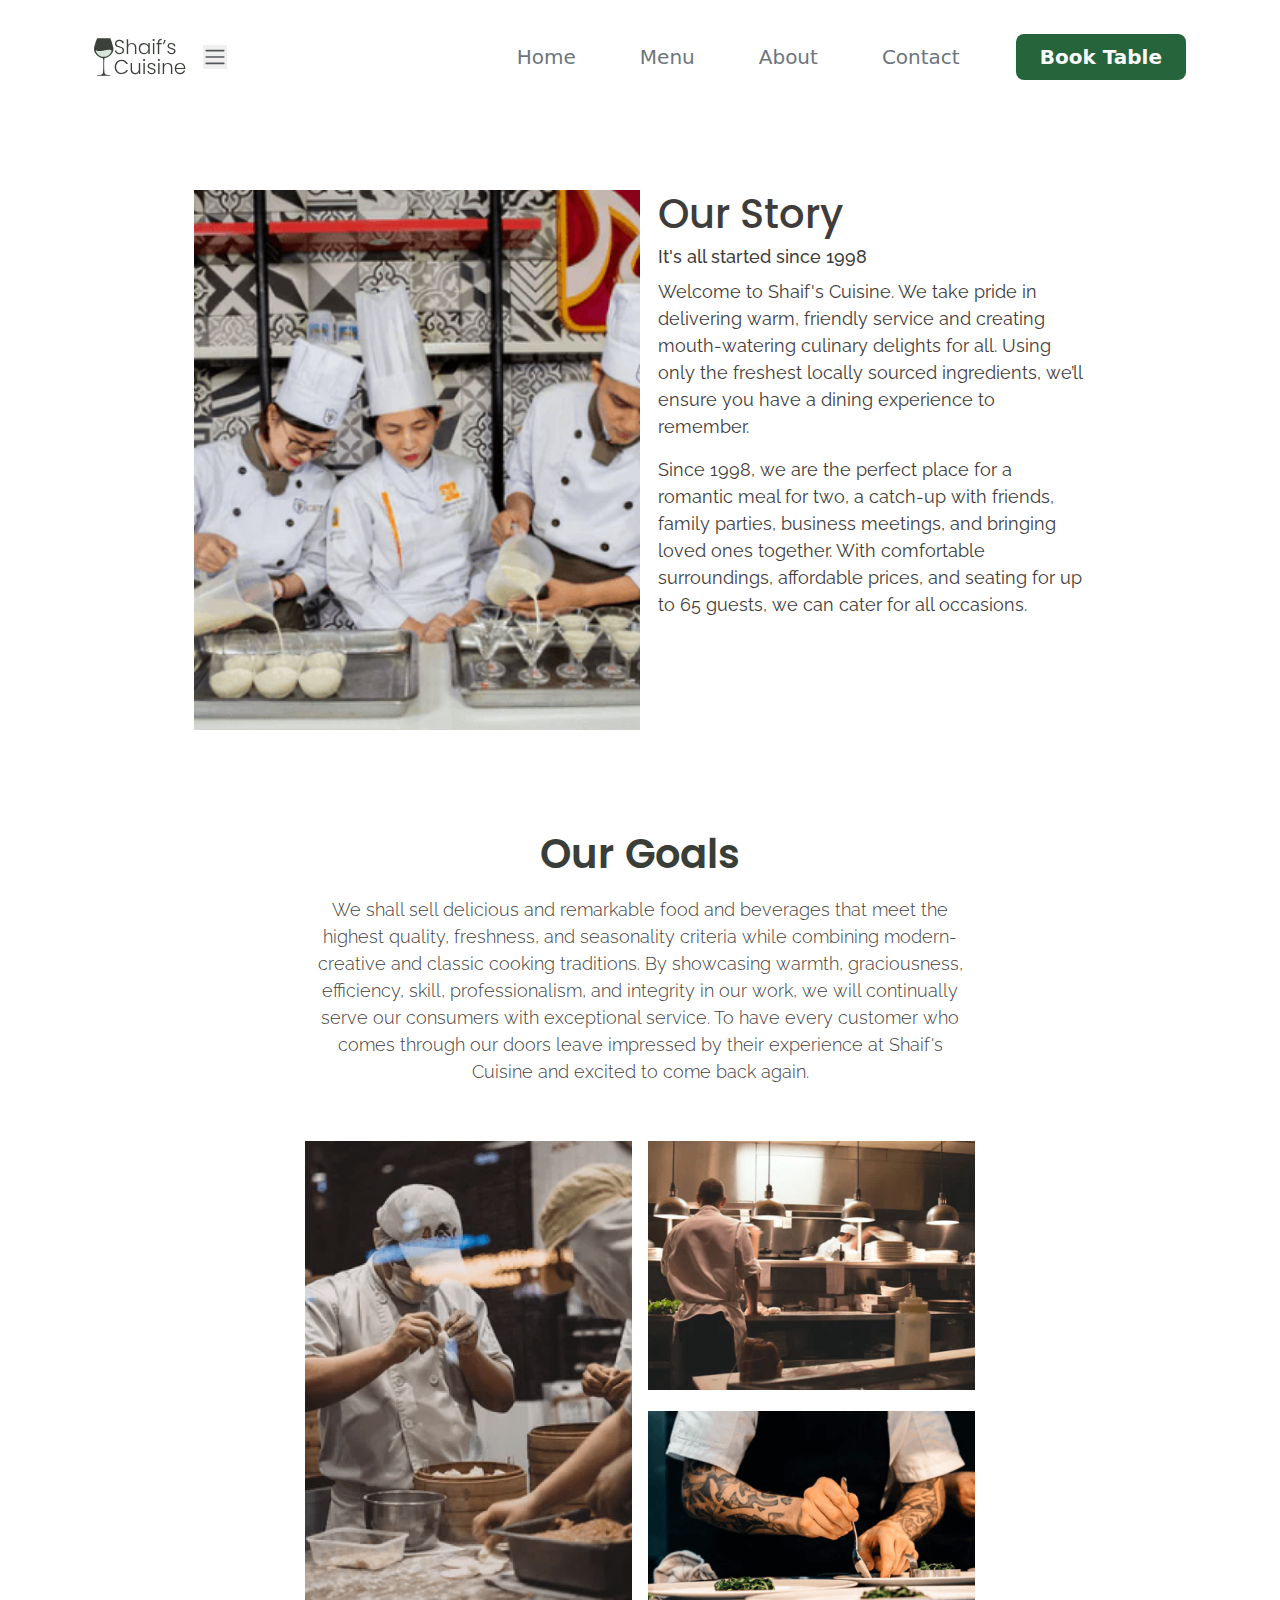
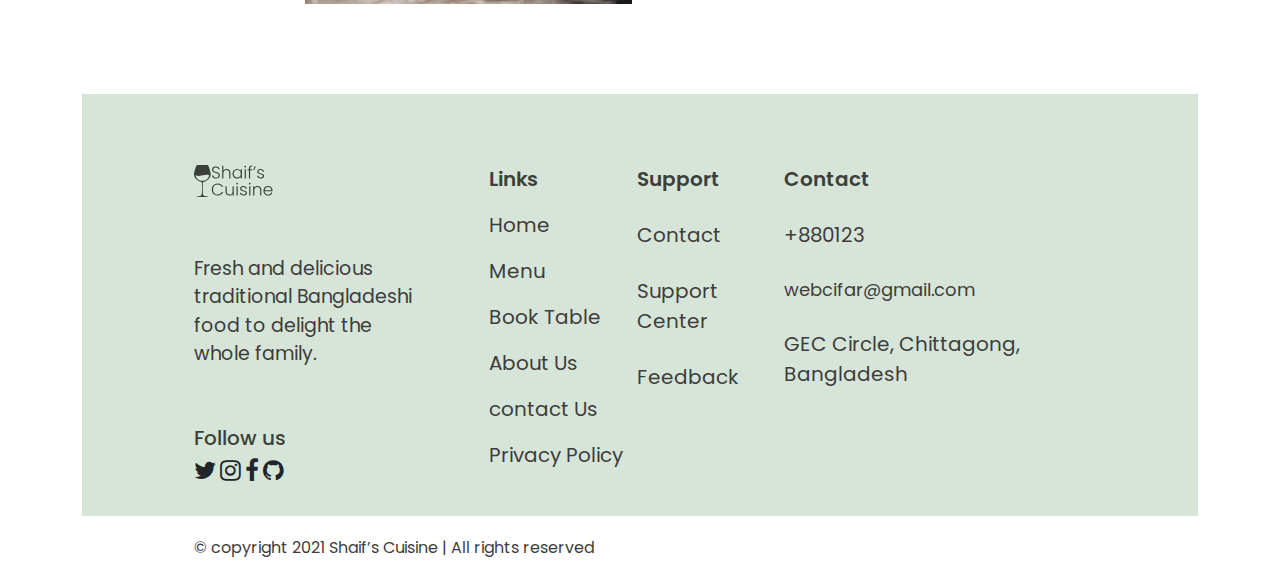
==== commit e1f9a13d: "latest commit" ====
--- a/about2.html
+++ b/about2.html
@@ -8,6 +8,9 @@
     <link rel="stylesheet" href="about.css">
     <link rel="stylesheet" href="styles.css">
     <link rel="stylesheet" href="challenge.css">
+    <link rel="stylesheet" href="./css/bootstrap.min.css">
+    <link rel="stylesheet" href="./js/bootstrap.bundle.min.js">
+    <link rel="stylesheet" href="js/bootstrap.min.js">
     <link rel="icon" sizes="16x16" href="Assets/favicon.ico" type="image/x-icon">
     <link rel="preconnect" href="https://fonts.googleapis.com">
     <link rel="stylesheet" href="https://cdnjs.cloudflare.com/ajax/libs/font-awesome/4.7.0/css/font-awesome.min.css">
@@ -15,7 +18,7 @@
 <link href="https://fonts.googleapis.com/css2?family=Poppins:ital,wght@0,100;0,200;0,300;0,400;0,500;0,600;0,700;0,800;0,900;1,100;1,200;1,300;1,400;1,500;1,600;1,700;1,800;1,900&family=Raleway:ital,wght@0,100..900;1,100..900&family=Roboto:ital,wght@0,100;0,300;0,400;0,500;0,700;0,900;1,100;1,300;1,400;1,500;1,700;1,900&display=swap" rel="stylesheet">
 </head>
 <body>
-    <div class="header-container flex">
+    <!-- <div class="header-container flex">
         <div class="container flex header-navs">
             <div class="header-logo">
                 <div class="logo-container flex">
@@ -33,7 +36,55 @@
                 <img class="hamburger-menu" src="/Assets/hamburger-menu.svg" alt="">
             </div>
         </div>
-    </div>
+    </div> -->
+
+    <div class="container">
+        <!-- NavBar Section -->
+            <nav class="navbar navbar-expand-lg my-4">
+                <div class="container-fluid">
+                  <a class="navbar-brand" href="#"><img src="./Assets/logo.svg" alt=""></a>
+                  <button class="navbar-toggler-0 shadow-none border-0" type="button" data-bs-toggle="offcanvas" data-bs-target="#offcanvasRight" aria-controls="offcanvasRight">
+                    <span class="navbar-toggler-icon"></span>
+                  </button>
+                  <div class="collapse navbar-collapse" id="navbarNavAltMarkup">
+                    <ul class="navbar-nav ms-auto gap-5">
+                        <li class="nav-item">
+                          <a class="nav-link active fs-5 fw-medium text-secondary" aria-current="page" href="index.html">Home</a>
+                        </li>
+                        <li class="nav-item">
+                          <a class="nav-link fs-5 fw-medium text-secondary" href="menu2.html">Menu</a>
+                        </li>
+                        <li class="nav-item">
+                          <a class="nav-link fs-5 fw-medium text-secondary" href="about2.html">About</a>
+                        </li>
+                        <li class="nav-item">
+                          <a class="nav-link fs-5 fw-medium text-secondary" href="contact2.html">Contact</a>
+                        </li>
+                        <li class="nav-item">
+                            <a class="nav-link btn border-2 fs-5 fw-bolder text-light btn-lg px-4" href="book-table2.html" style=" background-color: #26643B">Book Table</a>
+                        </li>
+                      </ul>
+                  </div>
+                </div>
+            </nav>
+
+            <div class="offcanvas offcanvas-end" tabindex="-1" id="offcanvasRight" aria-labelledby="offcanvasRightLabel">
+                <div class="offcanvas-header">
+                  <h5 class="offcanvas-title" id="offcanvasRightLabel"><a class="nav-link active text-secondary" aria-current="page" href="index.html">Home</a>
+                    <a class="nav-link text-secondary" href="menu2.html">Menu</a>
+                    <a class="nav-link text-secondary" href="about2.html">About</a>
+                    <a class="nav-link text-secondary" href="contact2.html">Contact</a>
+                    <a class="nav-link text-secondary" href="book-table2.html">Book Table</a></h5>
+                  <button type="button" class="btn-close" data-bs-dismiss="offcanvas" aria-label="Close"></button>
+                </div>
+                <div class="offcanvas-body">
+                
+                </div>
+            </div>
+
+
+
+
     
 
 
@@ -149,5 +200,8 @@
         © copyright 2021 Shaif’s Cuisine | All rights reserved
         </div>
     </div>
+
+    <script src="/js/bootstrap.bundle.min.js"></script>
+
 </body>
 </html>--- a/styles.css
+++ b/styles.css
@@ -345,7 +345,7 @@
     width: 40%;
 }
 .vegan-div h1{
-    font-size: 25px;
+    font-size: 1.2rem !important;
     width: 90%;
     color: #3B413A;
     font-family: Poppins;
